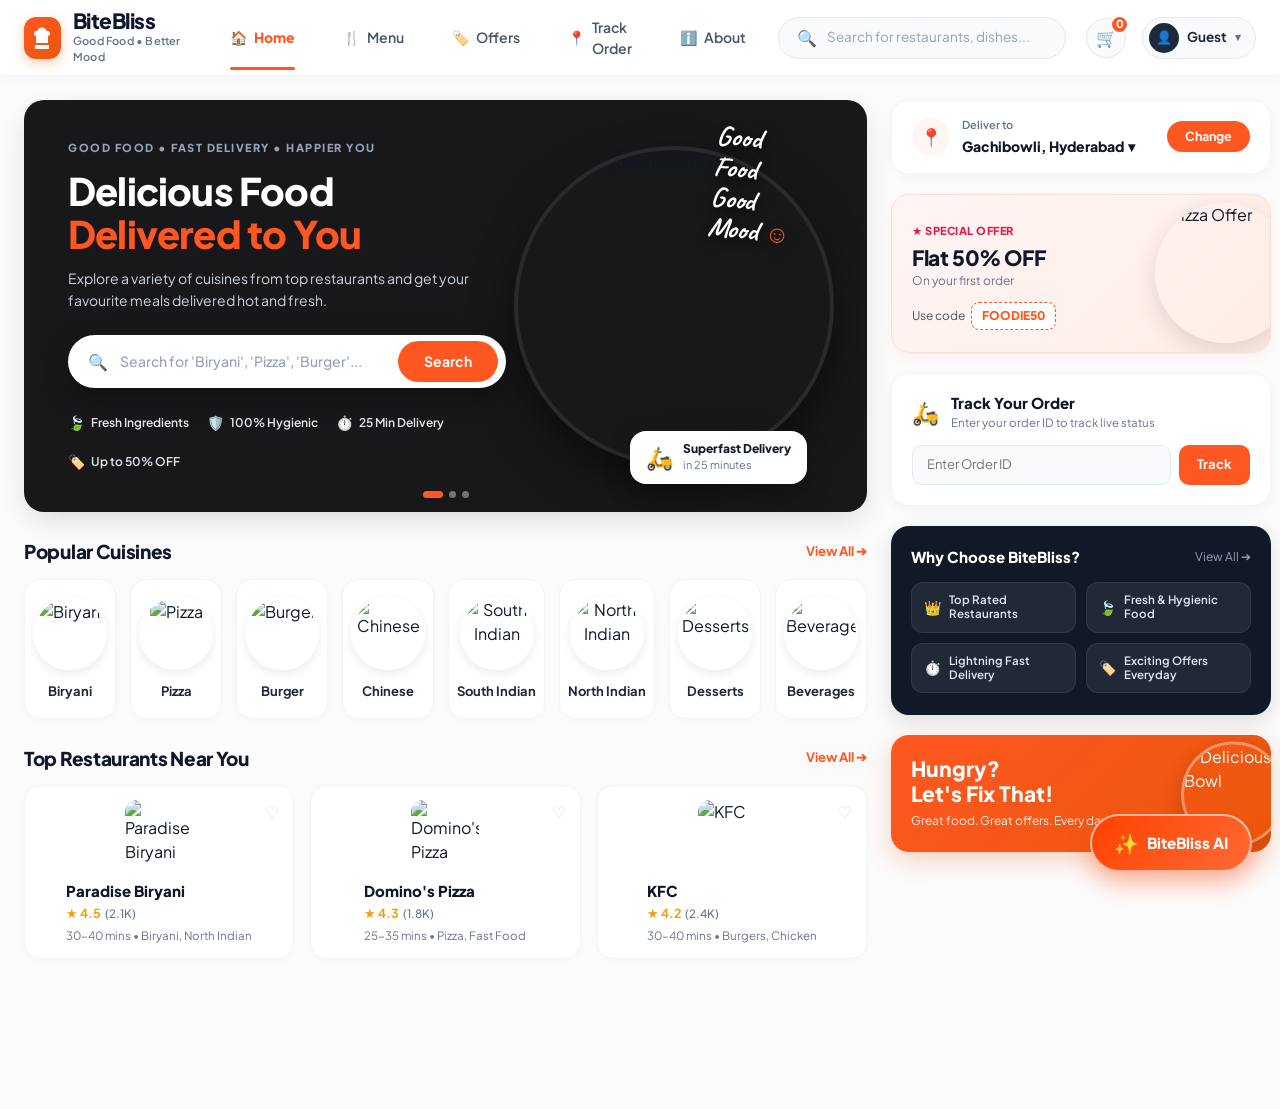
==== backend/src/main/resources/static/index.html @ 85f24383 "Initial commit: BiteBliss food delivery and dining experience platform" ====
<!DOCTYPE html>
<html lang="en">
<head>
    <meta charset="UTF-8">
    <meta name="viewport" content="width=device-width, initial-scale=1.0">
    <title>BiteBliss - Good Food • Better Mood | Delicious Food Delivered</title>
    <meta name="description" content="Explore a variety of cuisines from top restaurants and get your favourite meals delivered hot and fresh in 25 minutes.">
    
    <!-- Google Fonts -->
    <link rel="preconnect" href="https://fonts.googleapis.com">
    <link rel="preconnect" href="https://fonts.gstatic.com" crossorigin>
    <link href="https://fonts.googleapis.com/css2?family=Caveat:wght@600;700&family=Plus+Jakarta+Sans:wght@400;500;600;700;800;900&display=swap" rel="stylesheet">
    
    <!-- Bootstrap 5 CSS -->
    <link href="https://cdn.jsdelivr.net/npm/bootstrap@5.3.0/dist/css/bootstrap.min.css" rel="stylesheet">
    <link rel="stylesheet" href="css/style.css">

    <style>
        :root {
            --foodie-orange: #ff5722;
            --foodie-orange-dark: #ea580c;
            --foodie-orange-light: #fff2ee;
            --text-dark: #0f172a;
            --text-muted: #64748b;
            --border-light: #f1f5f9;
            --card-radius: 20px;
        }

        body {
            font-family: 'Plus Jakarta Sans', -apple-system, BlinkMacSystemFont, 'Segoe UI', Roboto, sans-serif;
            background-color: #fbfbfb;
            color: var(--text-dark);
            margin: 0;
            padding-top: 76px;
        }

        /* =========================================================
           1. TOP NAVIGATION BAR (Matches Reference Exactly)
           ========================================================= */
        .foodie-main-nav {
            background: #ffffff;
            border-bottom: 1px solid #f1f5f9;
            height: 76px;
            box-shadow: 0 2px 10px rgba(15, 23, 42, 0.03);
            z-index: 1040;
        }
        .nav-inner-container {
            max-width: 1440px;
            width: 100%;
            margin: 0 auto;
            padding: 0 24px;
            display: flex;
            align-items: center;
            justify-content: space-between;
            height: 100%;
            gap: 20px;
        }
        /* Brand */
        .foodie-brand-box {
            display: flex;
            align-items: center;
            gap: 12px;
            text-decoration: none;
            color: inherit;
        }
        .brand-logo-badge {
            width: 42px;
            height: 42px;
            border-radius: 12px;
            background: linear-gradient(135deg, #ff5722 0%, #ea580c 100%);
            display: flex;
            align-items: center;
            justify-content: center;
            box-shadow: 0 4px 12px rgba(234, 88, 12, 0.3);
            color: #ffffff;
            font-size: 20px;
        }
        .brand-text-group {
            display: flex;
            flex-direction: column;
        }
        .brand-name {
            font-size: 21px;
            font-weight: 800;
            color: #0f172a;
            letter-spacing: -0.5px;
            line-height: 1.1;
        }
        .brand-tagline {
            font-size: 11px;
            color: #64748b;
            font-weight: 600;
            letter-spacing: 0.2px;
        }

        /* Nav Links */
        .nav-links-cluster {
            display: flex;
            align-items: center;
            gap: 24px;
            list-style: none;
            margin: 0;
            padding: 0;
        }
        .nav-link-item {
            display: inline-flex;
            align-items: center;
            gap: 7px;
            text-decoration: none;
            font-size: 14px;
            font-weight: 600;
            color: #475569;
            padding: 8px 12px;
            border-radius: 8px;
            transition: all 0.15s ease;
            position: relative;
        }
        .nav-link-item:hover {
            color: var(--foodie-orange);
            background: #fff5f2;
        }
        .nav-link-item.active {
            color: var(--foodie-orange);
            font-weight: 800;
        }
        .nav-link-item.active::after {
            content: '';
            position: absolute;
            bottom: -14px;
            left: 12px;
            right: 12px;
            height: 3px;
            border-radius: 3px;
            background: var(--foodie-orange);
        }

        /* Header Search */
        .header-search-box {
            display: flex;
            align-items: center;
            gap: 10px;
            background: #f8fafc;
            border: 1px solid #e2e8f0;
            border-radius: 9999px;
            padding: 8px 18px;
            width: 320px;
            transition: all 0.2s;
        }
        .header-search-box:focus-within {
            background: #ffffff;
            border-color: var(--foodie-orange);
            box-shadow: 0 0 0 3px rgba(255, 87, 34, 0.1);
        }
        .header-search-input {
            border: none;
            background: transparent;
            font-size: 13.5px;
            width: 100%;
            outline: none;
            color: #1e293b;
        }
        .header-search-input::placeholder {
            color: #94a3b8;
        }

        /* Right User / Cart controls */
        .nav-right-cluster {
            display: flex;
            align-items: center;
            gap: 16px;
        }
        .nav-cart-btn {
            position: relative;
            width: 40px;
            height: 40px;
            border-radius: 50%;
            display: flex;
            align-items: center;
            justify-content: center;
            text-decoration: none;
            color: #1e293b;
            background: #f8fafc;
            border: 1px solid #e2e8f0;
            font-size: 17px;
            transition: all 0.15s;
        }
        .nav-cart-btn:hover {
            background: #fff5f2;
            border-color: #ffd4c7;
            color: var(--foodie-orange);
        }
        .nav-cart-badge-pill {
            position: absolute;
            top: -4px;
            right: -4px;
            background: var(--foodie-orange);
            color: #ffffff;
            font-size: 11px;
            font-weight: 800;
            min-width: 19px;
            height: 19px;
            border-radius: 9999px;
            display: flex;
            align-items: center;
            justify-content: center;
            border: 2px solid #ffffff;
        }
        .user-profile-pill {
            display: flex;
            align-items: center;
            gap: 8px;
            background: #f8fafc;
            border: 1px solid #e2e8f0;
            padding: 5px 14px 5px 6px;
            border-radius: 9999px;
            cursor: pointer;
            text-decoration: none;
            color: #1e293b;
            font-size: 13.5px;
            font-weight: 700;
            transition: all 0.15s;
        }
        .user-profile-pill:hover {
            background: #ffffff;
            border-color: #cbd5e1;
        }
        .user-avatar-circle {
            width: 30px;
            height: 30px;
            border-radius: 50%;
            background: #1e293b;
            color: #ffffff;
            display: flex;
            align-items: center;
            justify-content: center;
            font-size: 13px;
        }

        /* =========================================================
           2. MAIN TWO-COLUMN DASHBOARD LAYOUT
           ========================================================= */
        .portal-layout-wrapper {
            max-width: 1440px;
            margin: 0 auto;
            padding: 24px 24px 60px;
        }
        .portal-grid-container {
            display: flex;
            gap: 24px;
            align-items: flex-start;
        }
        .portal-main-column {
            flex: 1;
            min-width: 0;
            display: flex;
            flex-direction: column;
            gap: 28px;
        }
        .portal-sidebar-column {
            width: 380px;
            flex-shrink: 0;
            display: flex;
            flex-direction: column;
            gap: 20px;
        }

        /* =========================================================
           3. HERO BANNER CARD (Dark Charcoal / Black)
           ========================================================= */
        .hero-banner-card {
            background: #18181b;
            border-radius: var(--card-radius);
            padding: 40px 44px;
            position: relative;
            overflow: hidden;
            box-shadow: 0 10px 30px -5px rgba(15, 23, 42, 0.15);
            min-height: 360px;
            display: flex;
            align-items: center;
        }
        .hero-banner-content {
            max-width: 58%;
            z-index: 2;
        }
        .hero-eyebrow {
            font-size: 11px;
            font-weight: 800;
            letter-spacing: 1.5px;
            color: #94a3b8;
            margin-bottom: 12px;
            text-transform: uppercase;
        }
        .hero-main-heading {
            font-size: 38px;
            font-weight: 900;
            color: #ffffff;
            line-height: 1.15;
            margin-bottom: 12px;
            letter-spacing: -0.8px;
        }
        .hero-highlight-orange {
            color: var(--foodie-orange);
            display: inline-block;
        }
        .hero-subtext {
            color: #cbd5e1;
            font-size: 14px;
            line-height: 1.55;
            margin-bottom: 24px;
            max-width: 480px;
        }

        /* Hero Embedded Search */
        .hero-search-wrapper {
            background: #ffffff;
            border-radius: 9999px;
            padding: 6px 8px 6px 20px;
            display: flex;
            align-items: center;
            gap: 12px;
            max-width: 460px;
            box-shadow: 0 10px 25px rgba(0, 0, 0, 0.3);
            margin-bottom: 24px;
        }
        .hero-search-icon {
            font-size: 16px;
            color: #64748b;
        }
        .hero-search-input {
            border: none;
            outline: none;
            width: 100%;
            font-size: 14px;
            color: #0f172a;
            font-weight: 500;
        }
        .hero-search-input::placeholder {
            color: #94a3b8;
        }
        .hero-search-btn {
            background: var(--foodie-orange);
            color: #ffffff;
            border: none;
            border-radius: 9999px;
            padding: 10px 26px;
            font-size: 14px;
            font-weight: 700;
            cursor: pointer;
            transition: all 0.15s ease;
        }
        .hero-search-btn:hover {
            background: var(--foodie-orange-dark);
            transform: translateY(-1px);
        }

        /* Feature Badges Row */
        .hero-features-row {
            display: flex;
            align-items: center;
            gap: 18px;
            flex-wrap: wrap;
        }
        .hero-feature-item {
            display: flex;
            align-items: center;
            gap: 6px;
            color: #e2e8f0;
            font-size: 12px;
            font-weight: 600;
        }
        .hero-feature-icon {
            font-size: 14px;
        }

        /* Hero Right Visual */
        .hero-visual-box {
            position: absolute;
            right: 24px;
            top: 50%;
            transform: translateY(-50%);
            width: 40%;
            height: 100%;
            display: flex;
            align-items: center;
            justify-content: center;
            z-index: 1;
        }
        .hero-dish-img {
            width: 320px;
            height: 320px;
            object-fit: cover;
            border-radius: 50%;
            box-shadow: 0 20px 40px rgba(0, 0, 0, 0.5);
            border: 4px solid rgba(255, 255, 255, 0.08);
        }
        .hero-cursive-text {
            position: absolute;
            top: 24px;
            right: 48px;
            font-family: 'Caveat', cursive;
            color: #ffffff;
            font-size: 28px;
            font-weight: 700;
            line-height: 1.1;
            transform: rotate(6deg);
            pointer-events: none;
            text-shadow: 0 4px 10px rgba(0, 0, 0, 0.6);
        }
        .hero-cursive-smile {
            display: inline-block;
            color: var(--foodie-orange);
            font-size: 24px;
        }
        /* Floating Delivery Pill */
        .hero-delivery-pill {
            position: absolute;
            bottom: 28px;
            right: 36px;
            background: #ffffff;
            color: #0f172a;
            border-radius: 16px;
            padding: 10px 16px;
            display: flex;
            align-items: center;
            gap: 10px;
            box-shadow: 0 10px 25px rgba(0, 0, 0, 0.25);
            z-index: 3;
        }
        .pill-scooter-icon {
            font-size: 22px;
        }
        .pill-text-strong {
            display: block;
            font-size: 12px;
            font-weight: 800;
            color: #0f172a;
            line-height: 1.2;
        }
        .pill-text-sub {
            display: block;
            font-size: 11px;
            color: #64748b;
        }
        /* Carousel Dots */
        .hero-dots-indicator {
            position: absolute;
            bottom: 14px;
            left: 50%;
            transform: translateX(-50%);
            display: flex;
            gap: 6px;
            z-index: 3;
        }
        .dot-circle {
            width: 7px;
            height: 7px;
            border-radius: 50%;
            background: rgba(255, 255, 255, 0.4);
            cursor: pointer;
            transition: all 0.2s;
        }
        .dot-circle.active {
            background: var(--foodie-orange);
            width: 20px;
            border-radius: 10px;
        }

        /* =========================================================
           4. POPULAR CUISINES SECTION
           ========================================================= */
        .section-header-row {
            display: flex;
            align-items: center;
            justify-content: space-between;
            margin-bottom: 16px;
        }
        .section-main-title {
            font-size: 19px;
            font-weight: 800;
            color: #0f172a;
            margin: 0;
            letter-spacing: -0.3px;
        }
        .section-view-all {
            color: var(--foodie-orange);
            font-size: 13px;
            font-weight: 700;
            text-decoration: none;
            display: flex;
            align-items: center;
            gap: 4px;
            transition: all 0.15s;
        }
        .section-view-all:hover {
            color: var(--foodie-orange-dark);
            transform: translateX(2px);
        }

        .cuisines-row-grid {
            display: grid;
            grid-template-columns: repeat(8, 1fr);
            gap: 14px;
        }
        .cuisine-card-item {
            background: #ffffff;
            border: 1px solid #f1f5f9;
            border-radius: 16px;
            padding: 16px 8px;
            text-align: center;
            text-decoration: none;
            color: inherit;
            display: flex;
            flex-direction: column;
            align-items: center;
            transition: all 0.2s ease;
            box-shadow: 0 2px 8px rgba(15, 23, 42, 0.02);
        }
        .cuisine-card-item:hover {
            transform: translateY(-4px);
            border-color: #ffd6cb;
            box-shadow: 0 10px 20px rgba(255, 87, 34, 0.08);
            color: var(--foodie-orange);
        }
        .cuisine-circle-box {
            width: 74px;
            height: 74px;
            border-radius: 50%;
            overflow: hidden;
            margin-bottom: 10px;
            box-shadow: 0 4px 10px rgba(15, 23, 42, 0.08);
            border: 2px solid #ffffff;
        }
        .cuisine-thumb-img {
            width: 100%;
            height: 100%;
            object-fit: cover;
            transition: transform 0.3s ease;
        }
        .cuisine-card-item:hover .cuisine-thumb-img {
            transform: scale(1.08);
        }
        .cuisine-card-label {
            font-size: 13px;
            font-weight: 700;
            color: #1e293b;
            margin-top: 2px;
            white-space: nowrap;
        }
        .cuisine-card-item:hover .cuisine-card-label {
            color: var(--foodie-orange);
        }

        /* =========================================================
           5. TOP RESTAURANTS NEAR YOU
           ========================================================= */
        .restaurants-grid {
            display: grid;
            grid-template-columns: repeat(3, 1fr);
            gap: 16px;
        }
        .restaurant-card {
            background: #ffffff;
            border: 1px solid #f1f5f9;
            border-radius: 16px;
            padding: 14px;
            display: flex;
            align-items: center;
            gap: 14px;
            text-decoration: none;
            color: inherit;
            position: relative;
            transition: all 0.2s ease;
            box-shadow: 0 2px 8px rgba(15, 23, 42, 0.02);
            cursor: pointer;
        }
        .restaurant-card:hover {
            transform: translateY(-3px);
            box-shadow: 0 10px 24px rgba(15, 23, 42, 0.06);
            border-color: #ffd6cb;
        }
        .restaurant-img-thumb {
            width: 68px;
            height: 68px;
            border-radius: 12px;
            object-fit: cover;
            flex-shrink: 0;
        }
        .restaurant-info-box {
            flex: 1;
            min-width: 0;
        }
        .restaurant-name-h6 {
            font-size: 15px;
            font-weight: 800;
            color: #0f172a;
            margin-bottom: 4px;
            white-space: nowrap;
            overflow: hidden;
            text-overflow: ellipsis;
        }
        .restaurant-rating-row {
            display: flex;
            align-items: center;
            gap: 4px;
            font-size: 12.5px;
            font-weight: 700;
            color: #f59e0b;
            margin-bottom: 4px;
        }
        .rating-reviews-count {
            color: #64748b;
            font-weight: 500;
            font-size: 11.5px;
        }
        .restaurant-meta-tags {
            font-size: 11.5px;
            color: #64748b;
            white-space: nowrap;
            overflow: hidden;
            text-overflow: ellipsis;
        }
        .restaurant-heart-btn {
            position: absolute;
            top: 14px;
            right: 14px;
            background: none;
            border: none;
            color: #cbd5e1;
            font-size: 16px;
            cursor: pointer;
            padding: 0;
            transition: all 0.15s;
        }
        .restaurant-heart-btn:hover, .restaurant-heart-btn.active {
            color: #ef4444;
            transform: scale(1.15);
        }

        /* =========================================================
           6. RIGHT SIDEBAR CARDS (5 Cards)
           ========================================================= */

        /* Card 1: Delivery Location */
        .sidebar-location-card {
            background: #ffffff;
            border: 1px solid #f1f5f9;
            border-radius: 18px;
            padding: 16px 20px;
            display: flex;
            align-items: center;
            justify-content: space-between;
            box-shadow: 0 4px 14px rgba(15, 23, 42, 0.03);
        }
        .location-left-group {
            display: flex;
            align-items: center;
            gap: 12px;
        }
        .location-pin-badge {
            width: 38px;
            height: 38px;
            border-radius: 50%;
            background: #fff5f2;
            color: var(--foodie-orange);
            display: flex;
            align-items: center;
            justify-content: center;
            font-size: 18px;
        }
        .location-meta-sub {
            font-size: 11px;
            font-weight: 600;
            color: #64748b;
            display: block;
            margin-bottom: 2px;
        }
        .location-title-strong {
            font-size: 14px;
            font-weight: 800;
            color: #0f172a;
            display: flex;
            align-items: center;
            gap: 4px;
            cursor: pointer;
        }
        .btn-location-change {
            background: var(--foodie-orange);
            color: #ffffff;
            border: none;
            border-radius: 9999px;
            padding: 6px 18px;
            font-size: 12.5px;
            font-weight: 700;
            cursor: pointer;
            transition: all 0.15s ease;
        }
        .btn-location-change:hover {
            background: var(--foodie-orange-dark);
            transform: translateY(-1px);
        }

        /* Card 2: Special Offer Card (Flat 50% OFF) */
        .sidebar-offer-card {
            background: linear-gradient(135deg, #fff5f5 0%, #ffede5 100%);
            border: 1px solid #ffdcd6;
            border-radius: 18px;
            padding: 22px 20px;
            position: relative;
            overflow: hidden;
            box-shadow: 0 4px 14px rgba(255, 87, 34, 0.05);
            cursor: pointer;
        }
        .offer-card-content {
            max-width: 60%;
            z-index: 2;
            position: relative;
        }
        .offer-star-badge {
            display: inline-flex;
            align-items: center;
            gap: 4px;
            color: #e11d48;
            font-size: 11px;
            font-weight: 800;
            text-transform: uppercase;
            letter-spacing: 0.5px;
            margin-bottom: 6px;
        }
        .offer-main-title {
            font-size: 21px;
            font-weight: 900;
            color: #0f172a;
            margin-bottom: 2px;
            letter-spacing: -0.4px;
        }
        .offer-subtext {
            font-size: 12px;
            color: #64748b;
            margin-bottom: 12px;
        }
        .offer-code-pill {
            display: inline-flex;
            align-items: center;
            gap: 6px;
            font-size: 12px;
            color: #475569;
        }
        .coupon-dashed-box {
            background: #ffffff;
            border: 1.5px dashed var(--foodie-orange);
            color: var(--foodie-orange);
            font-weight: 800;
            font-size: 12px;
            padding: 4px 10px;
            border-radius: 8px;
            cursor: pointer;
            transition: all 0.15s;
        }
        .coupon-dashed-box:hover {
            background: var(--foodie-orange);
            color: #ffffff;
        }
        .offer-pizza-img {
            position: absolute;
            right: -25px;
            top: 50%;
            transform: translateY(-50%);
            width: 140px;
            height: 140px;
            object-fit: cover;
            border-radius: 50%;
            box-shadow: 0 8px 25px rgba(0, 0, 0, 0.12);
        }

        /* Card 3: Track Your Order */
        .sidebar-track-card {
            background: #ffffff;
            border: 1px solid #f1f5f9;
            border-radius: 18px;
            padding: 20px;
            box-shadow: 0 4px 14px rgba(15, 23, 42, 0.03);
        }
        .track-header-box {
            display: flex;
            align-items: center;
            gap: 12px;
            margin-bottom: 14px;
        }
        .track-scooter-icon {
            font-size: 22px;
            color: #334155;
        }
        .track-title {
            font-size: 15px;
            font-weight: 800;
            color: #0f172a;
            margin: 0 0 2px;
        }
        .track-subtitle {
            font-size: 11.5px;
            color: #64748b;
            margin: 0;
        }
        .track-input-row {
            display: flex;
            gap: 8px;
        }
        .track-order-input {
            flex: 1;
            background: #f8fafc;
            border: 1px solid #e2e8f0;
            border-radius: 10px;
            padding: 9px 14px;
            font-size: 13px;
            color: #0f172a;
            outline: none;
            transition: all 0.15s;
        }
        .track-order-input:focus {
            border-color: var(--foodie-orange);
            background: #ffffff;
        }
        .btn-track-submit {
            background: var(--foodie-orange);
            color: #ffffff;
            border: none;
            border-radius: 10px;
            padding: 9px 18px;
            font-size: 13px;
            font-weight: 700;
            cursor: pointer;
            transition: all 0.15s;
        }
        .btn-track-submit:hover {
            background: var(--foodie-orange-dark);
        }

        /* Card 4: Why Choose BiteBliss? */
        .sidebar-why-card {
            background: #111827;
            border-radius: 18px;
            padding: 22px 20px;
            color: #ffffff;
            box-shadow: 0 6px 20px rgba(0, 0, 0, 0.12);
        }
        .why-header-row {
            display: flex;
            align-items: center;
            justify-content: space-between;
            margin-bottom: 16px;
        }
        .why-title {
            font-size: 15px;
            font-weight: 800;
            color: #ffffff;
            margin: 0;
        }
        .why-view-all {
            font-size: 12px;
            color: #94a3b8;
            text-decoration: none;
            transition: all 0.15s;
        }
        .why-view-all:hover {
            color: #ffffff;
        }
        .why-features-grid {
            display: grid;
            grid-template-columns: 1fr 1fr;
            gap: 10px;
        }
        .why-feature-pill {
            background: rgba(255, 255, 255, 0.07);
            border: 1px solid rgba(255, 255, 255, 0.08);
            border-radius: 12px;
            padding: 10px 12px;
            display: flex;
            align-items: center;
            gap: 8px;
            font-size: 11.5px;
            font-weight: 600;
            color: #e2e8f0;
            line-height: 1.25;
        }
        .why-pill-icon {
            font-size: 14px;
            flex-shrink: 0;
        }

        /* Card 5: Hungry? Let's Fix That! */
        .sidebar-hungry-card {
            background: linear-gradient(135deg, #ff5722 0%, #ea580c 100%);
            border-radius: 18px;
            padding: 22px 20px;
            color: #ffffff;
            position: relative;
            overflow: hidden;
            box-shadow: 0 8px 24px rgba(234, 88, 12, 0.25);
            cursor: pointer;
            text-decoration: none;
            display: block;
            transition: all 0.2s ease;
        }
        .sidebar-hungry-card:hover {
            transform: translateY(-3px);
            box-shadow: 0 12px 30px rgba(234, 88, 12, 0.35);
            color: #ffffff;
        }
        .hungry-card-content {
            max-width: 65%;
            z-index: 2;
            position: relative;
        }
        .hungry-title {
            font-size: 21px;
            font-weight: 900;
            line-height: 1.15;
            margin-bottom: 6px;
        }
        .hungry-subtitle {
            font-size: 12px;
            opacity: 0.92;
            margin: 0;
        }
        .hungry-bowl-img {
            position: absolute;
            right: -15px;
            top: 50%;
            transform: translateY(-50%);
            width: 105px;
            height: 105px;
            object-fit: cover;
            border-radius: 50%;
            border: 3px solid rgba(255, 255, 255, 0.35);
            box-shadow: 0 6px 20px rgba(0, 0, 0, 0.2);
        }

        /* =========================================================
           RESPONSIVE BREAKPOINTS
           ========================================================= */
        @media (max-width: 1200px) {
            .portal-grid-container {
                flex-direction: column;
            }
            .portal-sidebar-column {
                width: 100%;
                display: grid;
                grid-template-columns: repeat(2, 1fr);
            }
            .sidebar-location-card {
                grid-column: span 2;
            }
            .cuisines-row-grid {
                grid-template-columns: repeat(4, 1fr);
            }
        }
        @media (max-width: 992px) {
            .nav-links-cluster, .header-search-box {
                display: none;
            }
            .hero-banner-content {
                max-width: 100%;
            }
            .hero-visual-box {
                display: none;
            }
            .restaurants-grid {
                grid-template-columns: 1fr;
            }
            .portal-sidebar-column {
                grid-template-columns: 1fr;
            }
            .sidebar-location-card {
                grid-column: span 1;
            }
        }
        @media (max-width: 576px) {
            .cuisines-row-grid {
                grid-template-columns: repeat(2, 1fr);
            }
            .hero-main-heading {
                font-size: 28px;
            }
        }
    </style>
</head>
<body>

    <!-- =========================================================
         TOP NAVIGATION BAR
         ========================================================= -->
    <nav class="foodie-main-nav fixed-top">
        <div class="nav-inner-container">
            <!-- Brand Logo -->
            <a href="index.html" class="foodie-brand-box">
                <div class="brand-logo-badge">
                    <svg width="24" height="24" viewBox="0 0 24 24" fill="currentColor">
                        <path d="M18.06 23h-12.12c-.55 0-1-.45-1-1v-2c0-.55.45-1 1-1h12.12c.55 0 1 .45 1 1v2c0 .55-.45 1-1 1zM20 7.5c0-1.38-1.12-2.5-2.5-2.5-.23 0-.45.03-.66.09C16.14 3.01 14.24 1.5 12 1.5s-4.14 1.51-4.84 3.59c-.21-.06-.43-.09-.66-.09-1.38 0-2.5 1.12-2.5 2.5 0 1.25.92 2.29 2.12 2.47C6.04 11.23 6 12.58 6 14v3h12v-3c0-1.42-.04-2.77-.12-4.03 1.2-.18 2.12-1.22 2.12-2.47z"/>
                    </svg>
                </div>
                <div class="brand-text-group">
                    <span class="brand-name">BiteBliss</span>
                    <span class="brand-tagline">Good Food • Better Mood</span>
                </div>
            </a>

            <!-- Navigation Links -->
            <ul class="nav-links-cluster">
                <li>
                    <a href="index.html" class="nav-link-item active">
                        <span>🏠</span> Home
                    </a>
                </li>
                <li>
                    <a href="menu.html" class="nav-link-item">
                        <span>🍴</span> Menu
                    </a>
                </li>
                <li>
                    <a href="cart.html" class="nav-link-item">
                        <span>🏷️</span> Offers
                    </a>
                </li>
                <li>
                    <a href="orders.html" class="nav-link-item">
                        <span>📍</span> Track Order
                    </a>
                </li>
                <li>
                    <a href="menu.html" class="nav-link-item">
                        <span>ℹ️</span> About
                    </a>
                </li>
            </ul>

            <!-- Header Search Bar -->
            <div class="header-search-box">
                <span>🔍</span>
                <input type="text" class="header-search-input" id="global-nav-search" placeholder="Search for restaurants, dishes..." onkeydown="if(event.key==='Enter') searchHeaderDishes(this.value);">
            </div>

            <!-- Right Controls: Cart & Profile -->
            <div class="nav-right-cluster">
                <a href="cart.html" class="nav-cart-btn" title="View Cart">
                    🛒
                    <span class="nav-cart-badge-pill" id="nav-cart-badge">0</span>
                </a>

                <div class="dropdown">
                    <div class="user-profile-pill" id="userMenuDropdown" data-bs-toggle="dropdown" aria-expanded="false">
                        <div class="user-avatar-circle">👤</div>
                        <span id="dropdown-user-name">Hi, User</span>
                        <span style="font-size: 11px; color: #64748b;">▾</span>
                    </div>
                    <ul class="dropdown-menu dropdown-menu-end shadow-sm border-0 rounded-3 mt-2" aria-labelledby="userMenuDropdown">
                        <li class="dropdown-header fw-bold text-dark" id="profile-greeting-text">Welcome to BiteBliss</li>
                        <li><a class="dropdown-item" href="profile.html">👤 My Profile & Addresses</a></li>
                        <li><a class="dropdown-item" href="orders.html">📦 My Orders & History</a></li>
                        <li id="admin-link-item"><a class="dropdown-item text-danger fw-bold" href="admin.html">⚙️ Admin Dashboard</a></li>
                        <li><hr class="dropdown-divider"></li>
                        <li id="auth-action-btn"><a class="dropdown-item text-primary fw-bold" href="login.html">🔑 Login / Register</a></li>
                    </ul>
                </div>
            </div>
        </div>
    </nav>

    <!-- =========================================================
         MAIN TWO-COLUMN PORTAL LAYOUT
         ========================================================= -->
    <main class="portal-layout-wrapper">
        <div class="portal-grid-container">

            <!-- =========================================================
                 LEFT / MAIN COLUMN (~72% width)
                 ========================================================= -->
            <div class="portal-main-column">

                <!-- 1. HERO BANNER CARD (Dark Charcoal / Black) -->
                <div class="hero-banner-card">
                    <div class="hero-banner-content">
                        <div class="hero-eyebrow">GOOD FOOD • FAST DELIVERY • HAPPIER YOU</div>
                        <h1 class="hero-main-heading">
                            Delicious Food<br>
                            <span class="hero-highlight-orange">Delivered to You</span>
                        </h1>
                        <p class="hero-subtext">
                            Explore a variety of cuisines from top restaurants and get your favourite meals delivered hot and fresh.
                        </p>

                        <!-- Embedded Search -->
                        <div class="hero-search-wrapper">
                            <span class="hero-search-icon">🔍</span>
                            <input type="text" id="hero-search-input" class="hero-search-input" placeholder="Search for 'Biryani', 'Pizza', 'Burger'..." onkeydown="if(event.key==='Enter') searchHeroDishes();">
                            <button class="hero-search-btn" onclick="searchHeroDishes()">Search</button>
                        </div>

                        <!-- Feature Badges -->
                        <div class="hero-features-row">
                            <div class="hero-feature-item">
                                <span class="hero-feature-icon">🍃</span> Fresh Ingredients
                            </div>
                            <div class="hero-feature-item">
                                <span class="hero-feature-icon">🛡️</span> 100% Hygienic
                            </div>
                            <div class="hero-feature-item">
                                <span class="hero-feature-icon">⏱️</span> 25 Min Delivery
                            </div>
                            <div class="hero-feature-item">
                                <span class="hero-feature-icon">🏷️</span> Up to 50% OFF
                            </div>
                        </div>
                    </div>

                    <!-- Hero Visual Right -->
                    <div class="hero-visual-box">
                        <img src="https://images.unsplash.com/photo-1563379091339-03b21ab4a4f8?w=700&auto=format&fit=crop&q=80" alt="Special Hyderabadi Dum Biryani" class="hero-dish-img">
                        <div class="hero-cursive-text">
                            Good<br>Food<br>Good<br>Mood <span class="hero-cursive-smile">☺</span>
                        </div>
                        <div class="hero-delivery-pill">
                            <span class="pill-scooter-icon">🛵</span>
                            <div>
                                <span class="pill-text-strong">Superfast Delivery</span>
                                <span class="pill-text-sub">in 25 minutes</span>
                            </div>
                        </div>
                    </div>

                    <!-- Carousel Dots Indicator -->
                    <div class="hero-dots-indicator">
                        <span class="dot-circle active"></span>
                        <span class="dot-circle"></span>
                        <span class="dot-circle"></span>
                    </div>
                </div>

                <!-- 2. POPULAR CUISINES (8 Cards Row) -->
                <div>
                    <div class="section-header-row">
                        <h2 class="section-main-title">Popular Cuisines</h2>
                        <a href="menu.html" class="section-view-all">View All ➔</a>
                    </div>
                    <div class="cuisines-row-grid">
                        <!-- 1. Biryani -->
                        <a href="menu.html?category=Biryani%20%26%20Rice" class="cuisine-card-item">
                            <div class="cuisine-circle-box">
                                <img src="https://images.unsplash.com/photo-1563379091339-03b21ab4a4f8?w=240&auto=format&fit=crop&q=80" alt="Biryani" class="cuisine-thumb-img">
                            </div>
                            <span class="cuisine-card-label">Biryani</span>
                        </a>
                        <!-- 2. Pizza -->
                        <a href="menu.html?category=Pizzas" class="cuisine-card-item">
                            <div class="cuisine-circle-box">
                                <img src="https://images.unsplash.com/photo-1534308983496-4fabb1a015ee?w=240&auto=format&fit=crop&q=80" alt="Pizza" class="cuisine-thumb-img">
                            </div>
                            <span class="cuisine-card-label">Pizza</span>
                        </a>
                        <!-- 3. Burger -->
                        <a href="menu.html?category=Burgers%20%26%20Wraps" class="cuisine-card-item">
                            <div class="cuisine-circle-box">
                                <img src="https://images.unsplash.com/photo-1568901346375-23c9450c58cd?w=240&auto=format&fit=crop&q=80" alt="Burger" class="cuisine-thumb-img">
                            </div>
                            <span class="cuisine-card-label">Burger</span>
                        </a>
                        <!-- 4. Chinese -->
                        <a href="menu.html?category=Chinese%20%26%20Asian" class="cuisine-card-item">
                            <div class="cuisine-circle-box">
                                <img src="https://images.unsplash.com/photo-1585032226651-759b368d7246?w=240&auto=format&fit=crop&q=80" alt="Chinese" class="cuisine-thumb-img">
                            </div>
                            <span class="cuisine-card-label">Chinese</span>
                        </a>
                        <!-- 5. South Indian -->
                        <a href="menu.html?category=South%20Indian" class="cuisine-card-item">
                            <div class="cuisine-circle-box">
                                <img src="https://images.unsplash.com/photo-1668236543090-82eba5ee5976?w=240&auto=format&fit=crop&q=80" alt="South Indian" class="cuisine-thumb-img">
                            </div>
                            <span class="cuisine-card-label">South Indian</span>
                        </a>
                        <!-- 6. North Indian -->
                        <a href="menu.html?category=North%20Indian" class="cuisine-card-item">
                            <div class="cuisine-circle-box">
                                <img src="https://images.unsplash.com/photo-1603894584373-5ac82b2ae398?w=240&auto=format&fit=crop&q=80" alt="North Indian" class="cuisine-thumb-img">
                            </div>
                            <span class="cuisine-card-label">North Indian</span>
                        </a>
                        <!-- 7. Desserts -->
                        <a href="menu.html?category=Desserts" class="cuisine-card-item">
                            <div class="cuisine-circle-box">
                                <img src="https://images.unsplash.com/photo-1624353365286-3f8d62daad51?w=240&auto=format&fit=crop&q=80" alt="Desserts" class="cuisine-thumb-img">
                            </div>
                            <span class="cuisine-card-label">Desserts</span>
                        </a>
                        <!-- 8. Beverages -->
                        <a href="menu.html?category=Beverages" class="cuisine-card-item">
                            <div class="cuisine-circle-box">
                                <img src="https://images.unsplash.com/photo-1513558161293-cdaf765ed2fd?w=240&auto=format&fit=crop&q=80" alt="Beverages" class="cuisine-thumb-img">
                            </div>
                            <span class="cuisine-card-label">Beverages</span>
                        </a>
                    </div>
                </div>

                <!-- 3. TOP RESTAURANTS NEAR YOU -->
                <div>
                    <div class="section-header-row">
                        <h2 class="section-main-title">Top Restaurants Near You</h2>
                        <a href="menu.html" class="section-view-all">View All ➔</a>
                    </div>
                    <div class="restaurants-grid">
                        <!-- Restaurant 1: Paradise Biryani -->
                        <div class="restaurant-card" onclick="window.location.href='menu.html?search=Biryani';">
                            <img src="https://images.unsplash.com/photo-1563379091339-03b21ab4a4f8?w=200&auto=format&fit=crop&q=80" alt="Paradise Biryani" class="restaurant-img-thumb">
                            <div class="restaurant-info-box">
                                <h3 class="restaurant-name-h6">Paradise Biryani</h3>
                                <div class="restaurant-rating-row">
                                    <span>★ 4.5</span>
                                    <span class="rating-reviews-count">(2.1K)</span>
                                </div>
                                <div class="restaurant-meta-tags">
                                    30-40 mins • Biryani, North Indian
                                </div>
                            </div>
                            <button class="restaurant-heart-btn" onclick="event.stopPropagation(); toggleHeart(this);" title="Save to Favorites">♡</button>
                        </div>

                        <!-- Restaurant 2: Domino's Pizza -->
                        <div class="restaurant-card" onclick="window.location.href='menu.html?category=Pizzas';">
                            <img src="https://images.unsplash.com/photo-1534308983496-4fabb1a015ee?w=200&auto=format&fit=crop&q=80" alt="Domino's Pizza" class="restaurant-img-thumb">
                            <div class="restaurant-info-box">
                                <h3 class="restaurant-name-h6">Domino's Pizza</h3>
                                <div class="restaurant-rating-row">
                                    <span>★ 4.3</span>
                                    <span class="rating-reviews-count">(1.8K)</span>
                                </div>
                                <div class="restaurant-meta-tags">
                                    25-35 mins • Pizza, Fast Food
                                </div>
                            </div>
                            <button class="restaurant-heart-btn" onclick="event.stopPropagation(); toggleHeart(this);" title="Save to Favorites">♡</button>
                        </div>

                        <!-- Restaurant 3: KFC -->
                        <div class="restaurant-card" onclick="window.location.href='menu.html?search=Burger';">
                            <img src="https://images.unsplash.com/photo-1568901346375-23c9450c58cd?w=200&auto=format&fit=crop&q=80" alt="KFC" class="restaurant-img-thumb">
                            <div class="restaurant-info-box">
                                <h3 class="restaurant-name-h6">KFC</h3>
                                <div class="restaurant-rating-row">
                                    <span>★ 4.2</span>
                                    <span class="rating-reviews-count">(2.4K)</span>
                                </div>
                                <div class="restaurant-meta-tags">
                                    30-40 mins • Burgers, Chicken
                                </div>
                            </div>
                            <button class="restaurant-heart-btn" onclick="event.stopPropagation(); toggleHeart(this);" title="Save to Favorites">♡</button>
                        </div>
                    </div>
                </div>

            </div>

            <!-- =========================================================
                 RIGHT SIDEBAR COLUMN (~28% width)
                 ========================================================= -->
            <div class="portal-sidebar-column">

                <!-- Card 1: Deliver to Location Card -->
                <div class="sidebar-location-card">
                    <div class="location-left-group">
                        <div class="location-pin-badge">📍</div>
                        <div>
                            <span class="location-meta-sub">Deliver to</span>
                            <div class="location-title-strong" onclick="promptChangeLocation()" id="current-location-text">
                                Gachibowli, Hyderabad <span>▾</span>
                            </div>
                        </div>
                    </div>
                    <button class="btn-location-change" onclick="promptChangeLocation()">Change</button>
                </div>

                <!-- Card 2: Special Offer Card (Flat 50% OFF) -->
                <div class="sidebar-offer-card" onclick="copyCoupon('FOODIE50')">
                    <div class="offer-card-content">
                        <div class="offer-star-badge">★ Special Offer</div>
                        <h4 class="offer-main-title">Flat 50% OFF</h4>
                        <div class="offer-subtext">On your first order</div>
                        <div class="offer-code-pill">
                            <span>Use code</span>
                            <span class="coupon-dashed-box" id="coupon-foodie50">FOODIE50</span>
                        </div>
                    </div>
                    <img src="https://images.unsplash.com/photo-1513104890138-7c749659a591?w=300&auto=format&fit=crop&q=80" alt="Pizza Offer" class="offer-pizza-img">
                </div>

                <!-- Card 3: Track Your Order Card -->
                <div class="sidebar-track-card">
                    <div class="track-header-box">
                        <span class="track-scooter-icon">🛵</span>
                        <div>
                            <h5 class="track-title">Track Your Order</h5>
                            <p class="track-subtitle">Enter your order ID to track live status</p>
                        </div>
                    </div>
                    <div class="track-input-row">
                        <input type="text" id="sidebar-order-id" class="track-order-input" placeholder="Enter Order ID" onkeydown="if(event.key==='Enter') trackSidebarOrder();">
                        <button class="btn-track-submit" onclick="trackSidebarOrder()">Track</button>
                    </div>
                </div>

                <!-- Card 4: Why Choose BiteBliss? Card -->
                <div class="sidebar-why-card">
                    <div class="why-header-row">
                        <h5 class="why-title">Why Choose BiteBliss?</h5>
                        <a href="menu.html" class="why-view-all">View All ➔</a>
                    </div>
                    <div class="why-features-grid">
                        <div class="why-feature-pill">
                            <span class="why-pill-icon">👑</span>
                            <span>Top Rated<br>Restaurants</span>
                        </div>
                        <div class="why-feature-pill">
                            <span class="why-pill-icon">🍃</span>
                            <span>Fresh & Hygienic<br>Food</span>
                        </div>
                        <div class="why-feature-pill">
                            <span class="why-pill-icon">⏱️</span>
                            <span>Lightning Fast<br>Delivery</span>
                        </div>
                        <div class="why-feature-pill">
                            <span class="why-pill-icon">🏷️</span>
                            <span>Exciting Offers<br>Everyday</span>
                        </div>
                    </div>
                </div>

                <!-- Card 5: Hungry? Let's Fix That! Card -->
                <a href="menu.html" class="sidebar-hungry-card">
                    <div class="hungry-card-content">
                        <h4 class="hungry-title">Hungry?<br>Let's Fix That!</h4>
                        <p class="hungry-subtitle">Great food. Great offers. Every day.</p>
                    </div>
                    <img src="https://images.unsplash.com/photo-1546069901-ba9599a7e63c?w=300&auto=format&fit=crop&q=80" alt="Delicious Bowl" class="hungry-bowl-img">
                </a>

            </div>

        </div>
    </main>

    <!-- FLOATING FOODIE AI BUTTON -->
    <div class="floating-foodie-ai-btn" onclick="toggleFoodieAIModal()" id="foodie-ai-trigger" title="Ask BiteBliss AI for recommendations!">
        <span style="font-size: 1.25rem;">✨</span>
        <span>BiteBliss AI</span>
    </div>

    <!-- FOODIE AI INTERACTIVE MODAL -->
    <div class="modal fade" id="foodieAIModal" tabindex="-1" aria-hidden="true">
        <div class="modal-dialog modal-dialog-centered">
            <div class="modal-content border-0 shadow-lg rounded-4 overflow-hidden">
                <div class="p-3 text-white d-flex align-items-center justify-content-between" style="background: linear-gradient(135deg, #ff4500 0%, #ff7a3d 100%);">
                    <div class="d-flex align-items-center gap-2">
                        <span class="fs-4">✨</span>
                        <div>
                            <h5 class="fw-bold mb-0">BiteBliss AI Assistant</h5>
                            <small class="opacity-75">Smart food recommendations & dish finder</small>
                        </div>
                    </div>
                    <button type="button" class="btn-close btn-close-white" data-bs-dismiss="modal"></button>
                </div>
                <div class="p-4 bg-light" style="max-height: 400px; overflow-y: auto;" id="ai-chat-messages">
                    <div class="ai-bubble mb-3">
                        👋 <strong>Hello! I am BiteBliss AI.</strong><br>
                        What are you craving today? Click a suggestion below or type any dish name!
                    </div>
                </div>
                <!-- Quick Suggestion Chips -->
                <div class="p-3 bg-white border-top">
                    <div class="d-flex flex-wrap gap-2 mb-3">
                        <button class="btn btn-sm btn-outline-warning text-dark rounded-pill fw-semibold" onclick="askFoodieAI('Recommend spicy chicken biryani')">🍗 Spicy Biryani</button>
                        <button class="btn btn-sm btn-outline-warning text-dark rounded-pill fw-semibold" onclick="askFoodieAI('What is the best veg pizza?')">🍕 Cheesy Pizza</button>
                        <button class="btn btn-sm btn-outline-warning text-dark rounded-pill fw-semibold" onclick="askFoodieAI('Show top desserts')">🍰 Desserts</button>
                        <button class="btn btn-sm btn-outline-warning text-dark rounded-pill fw-semibold" onclick="askFoodieAI('Crispy South Indian dosa')">🥞 South Indian</button>
                    </div>
                    <div class="input-group">
                        <input type="text" id="ai-user-prompt" class="form-control rounded-pill-start border-1" placeholder="Ask for recommendations..." onkeydown="if(event.key==='Enter') sendUserAIMessage();">
                        <button class="btn btn-danger rounded-pill-end px-3" onclick="sendUserAIMessage()">Ask AI ➔</button>
                    </div>
                </div>
            </div>
        </div>
    </div>

    <!-- Scripts -->
    <script src="https://cdn.jsdelivr.net/npm/bootstrap@5.3.0/dist/js/bootstrap.bundle.min.js"></script>
    <script src="js/script.js"></script>

    <script>
        // Hero search
        function searchHeroDishes() {
            const query = document.getElementById('hero-search-input').value.trim();
            if (query) {
                window.location.href = 'menu.html?search=' + encodeURIComponent(query);
            } else {
                window.location.href = 'menu.html';
            }
        }

        // Header search
        function searchHeaderDishes(query) {
            if (query && query.trim()) {
                window.location.href = 'menu.html?search=' + encodeURIComponent(query.trim());
            } else {
                window.location.href = 'menu.html';
            }
        }

        // Order tracking from sidebar
        function trackSidebarOrder() {
            const id = document.getElementById('sidebar-order-id').value.trim();
            if (id) {
                window.location.href = 'orders.html?orderId=' + encodeURIComponent(id);
            } else {
                window.location.href = 'orders.html';
            }
        }

        // Coupon copy helper
        function copyCoupon(code) {
            navigator.clipboard.writeText(code).then(() => {
                showToast(`Copied code ${code}! Apply it in your cart.`, '🎉');
            }).catch(() => {
                showToast(`Use coupon code ${code} for 50% OFF!`, '🎉');
            });
        }

        // Toggle heart favorite
        function toggleHeart(btn) {
            btn.classList.toggle('active');
            if (btn.classList.contains('active')) {
                btn.innerHTML = '❤️';
                showToast('Added to your favorite restaurants!', '❤️');
            } else {
                btn.innerHTML = '♡';
                showToast('Removed from favorites', '💔');
            }
        }

        // Change location prompt
        function promptChangeLocation() {
            const newLoc = prompt('Enter your delivery area/address:', 'Bellandur, Bengaluru');
            if (newLoc && newLoc.trim()) {
                document.getElementById('current-location-text').innerHTML = `${escapeHTML(newLoc.trim())} <span>▾</span>`;
                showToast(`Delivery location updated to ${newLoc.trim()}`, '📍');
            }
        }

        // Init page state
        document.addEventListener('DOMContentLoaded', () => {
            if (typeof updateNavbar === 'function') {
                updateNavbar();
            }
        });
    </script>
</body>
</html>
---- backend/src/main/resources/static/css/style.css ----
/* =========================================================
   Mini Zomato / Swiggy Design System
   ========================================================= */

:root {
    --primary-orange: #fc8019;
    --primary-coral: #ff5252;
    --primary-zomato: #e23744;
    --primary-gradient: linear-gradient(135deg, #fc8019 0%, #e23744 100%);
    --secondary-gradient: linear-gradient(135deg, #1c1c27 0%, #2b2b3d 100%);
    --hero-gradient: linear-gradient(135deg, rgba(28,28,39,0.85) 0%, rgba(226,55,68,0.85) 100%);
    --bg-main: #f4f5f8;
    --card-bg: #ffffff;
    --text-primary: #1c1c27;
    --text-secondary: #686b78;
    --text-muted: #93959f;
    --border-color: #e9e9eb;
    --veg-green: #0fa34f;
    --nonveg-red: #e43b4f;
    --star-gold: #fbc02d;
    --accent-blue: #0984e3;
    --shadow-sm: 0 2px 8px rgba(0, 0, 0, 0.06);
    --shadow-md: 0 8px 24px rgba(0, 0, 0, 0.08);
    --shadow-lg: 0 16px 36px rgba(0, 0, 0, 0.12);
    --radius-sm: 8px;
    --radius-md: 16px;
    --radius-lg: 24px;
    --radius-full: 9999px;
}

* {
    box-sizing: border-box;
    margin: 0;
    padding: 0;
}

body {
    font-family: 'Outfit', -apple-system, BlinkMacSystemFont, 'Segoe UI', Roboto, sans-serif;
    background-color: var(--bg-main);
    color: var(--text-primary);
    padding-top: 80px;
    padding-bottom: 90px;
    min-height: 100vh;
    display: flex;
    flex-direction: column;
}

/* =========================================================
   Navbar & Header
   ========================================================= */
.navbar-custom {
    background: rgba(255, 255, 255, 0.95);
    backdrop-filter: blur(12px);
    -webkit-backdrop-filter: blur(12px);
    border-bottom: 1px solid var(--border-color);
    box-shadow: 0 4px 16px rgba(0, 0, 0, 0.04);
    height: 80px;
    transition: all 0.3s ease;
    z-index: 1040;
}

.brand-logo {
    font-weight: 800;
    font-size: 1.65rem;
    letter-spacing: -0.5px;
    color: var(--text-primary);
    text-decoration: none;
    display: flex;
    align-items: center;
    gap: 8px;
}

.brand-logo .brand-badge {
    background: var(--primary-gradient);
    color: white;
    padding: 4px 10px;
    border-radius: var(--radius-sm);
    font-size: 0.9rem;
    font-weight: 700;
}

.location-pill {
    background: #f1f2f6;
    border-radius: var(--radius-full);
    padding: 6px 16px;
    font-size: 0.85rem;
    color: var(--text-secondary);
    display: flex;
    align-items: center;
    gap: 6px;
    cursor: pointer;
    transition: background 0.2s ease;
}

.location-pill:hover {
    background: #e4e7eb;
}

.nav-link {
    font-weight: 600;
    color: var(--text-secondary) !important;
    padding: 8px 16px !important;
    border-radius: var(--radius-full);
    transition: all 0.2s ease;
}

.nav-link:hover, .nav-link.active {
    color: var(--primary-orange) !important;
    background-color: rgba(252, 128, 25, 0.08);
}

.cart-nav-badge {
    background: var(--primary-orange);
    color: white;
    font-weight: 700;
    font-size: 0.75rem;
    padding: 2px 8px;
    border-radius: var(--radius-full);
    margin-left: 4px;
}

/* =========================================================
   Hero Section
   ========================================================= */
.hero-swiggy {
    background: var(--hero-gradient), url('https://images.unsplash.com/photo-1504674900247-0877df9cc836?w=1600&q=80') center/cover no-repeat;
    min-height: 480px;
    color: white;
    border-radius: 0 0 36px 36px;
    margin-top: -80px;
    padding-top: 130px;
    padding-bottom: 70px;
    position: relative;
    overflow: hidden;
}

.hero-swiggy h1 {
    font-size: 3.2rem;
    font-weight: 800;
    line-height: 1.15;
    letter-spacing: -1px;
}

.hero-swiggy p {
    font-size: 1.15rem;
    color: rgba(255, 255, 255, 0.9);
    max-width: 600px;
}

.hero-search-box {
    background: white;
    border-radius: var(--radius-full);
    padding: 8px 12px;
    box-shadow: 0 12px 32px rgba(0,0,0,0.2);
    display: flex;
    align-items: center;
    max-width: 640px;
}

.hero-search-box input {
    border: none;
    outline: none;
    font-size: 1.05rem;
    padding: 10px 16px;
    width: 100%;
    color: var(--text-primary);
}

.hero-search-box button {
    background: var(--primary-gradient);
    color: white;
    border: none;
    border-radius: var(--radius-full);
    padding: 12px 28px;
    font-weight: 600;
    cursor: pointer;
    white-space: nowrap;
    transition: transform 0.2s ease, box-shadow 0.2s ease;
}

.hero-search-box button:hover {
    transform: scale(1.03);
    box-shadow: 0 4px 14px rgba(252, 128, 25, 0.4);
}

.hero-feature-pill {
    background: rgba(255, 255, 255, 0.15);
    backdrop-filter: blur(8px);
    padding: 8px 16px;
    border-radius: var(--radius-full);
    font-size: 0.9rem;
    font-weight: 600;
    display: inline-flex;
    align-items: center;
    gap: 8px;
    margin-right: 12px;
    margin-top: 12px;
}

/* =========================================================
   Category Carousel & Filters
   ========================================================= */
.category-scroll-container {
    display: flex;
    overflow-x: auto;
    gap: 16px;
    padding: 16px 4px;
    scrollbar-width: none; /* Firefox */
}

.category-scroll-container::-webkit-scrollbar {
    display: none; /* Safari and Chrome */
}

.category-pill-card {
    flex: 0 0 auto;
    background: white;
    border-radius: var(--radius-md);
    padding: 12px 20px;
    display: flex;
    align-items: center;
    gap: 10px;
    box-shadow: var(--shadow-sm);
    border: 1.5px solid transparent;
    cursor: pointer;
    font-weight: 600;
    font-size: 0.95rem;
    color: var(--text-primary);
    transition: all 0.25s ease;
    user-select: none;
}

.category-pill-card:hover {
    transform: translateY(-3px);
    box-shadow: var(--shadow-md);
    border-color: rgba(252, 128, 25, 0.3);
}

.category-pill-card.active {
    background: var(--primary-gradient);
    color: white;
    box-shadow: 0 8px 20px rgba(252, 128, 25, 0.3);
}

.filter-bar {
    display: flex;
    flex-wrap: wrap;
    align-items: center;
    gap: 10px;
    margin-bottom: 24px;
}

.filter-chip {
    background: white;
    border: 1px solid var(--border-color);
    padding: 8px 16px;
    border-radius: var(--radius-full);
    font-size: 0.88rem;
    font-weight: 600;
    color: var(--text-secondary);
    cursor: pointer;
    transition: all 0.2s ease;
    display: inline-flex;
    align-items: center;
    gap: 6px;
}

.filter-chip:hover {
    background: #f8f9fa;
    border-color: #ced4da;
}

.filter-chip.active {
    background: var(--text-primary);
    color: white;
    border-color: var(--text-primary);
}

/* =========================================================
   Veg / Non-Veg Indicator
   ========================================================= */
.veg-badge, .nonveg-badge {
    width: 16px;
    height: 16px;
    border-radius: 3px;
    display: inline-flex;
    align-items: center;
    justify-content: center;
    position: relative;
    flex-shrink: 0;
}

.veg-badge {
    border: 2px solid var(--veg-green);
}

.veg-badge::after {
    content: '';
    width: 8px;
    height: 8px;
    background-color: var(--veg-green);
    border-radius: 50%;
}

.nonveg-badge {
    border: 2px solid var(--nonveg-red);
}

.nonveg-badge::after {
    content: '';
    width: 0;
    height: 0;
    border-left: 4px solid transparent;
    border-right: 4px solid transparent;
    border-bottom: 7px solid var(--nonveg-red);
}

/* =========================================================
   Food Cards (Swiggy / Zomato Style)
   ========================================================= */
.food-card-modern {
    background: var(--card-bg);
    border: none;
    border-radius: var(--radius-md);
    overflow: hidden;
    box-shadow: var(--shadow-sm);
    transition: transform 0.3s ease, box-shadow 0.3s ease;
    display: flex;
    flex-direction: column;
    height: 100%;
    position: relative;
}

.food-card-modern:hover {
    transform: translateY(-6px);
    box-shadow: var(--shadow-lg);
}

.food-card-img-wrapper {
    position: relative;
    width: 100%;
    height: 210px;
    overflow: hidden;
    background: #e9ecef;
}

.food-card-img-wrapper img {
    width: 100%;
    height: 100%;
    object-fit: cover;
    transition: transform 0.4s ease;
}

.food-card-modern:hover .food-card-img-wrapper img {
    transform: scale(1.06);
}

.discount-ribbon {
    position: absolute;
    bottom: 12px;
    left: 12px;
    background: linear-gradient(135deg, rgba(28,28,39,0.9), rgba(0,0,0,0.85));
    backdrop-filter: blur(6px);
    color: white;
    font-size: 0.78rem;
    font-weight: 800;
    text-transform: uppercase;
    letter-spacing: 0.5px;
    padding: 4px 10px;
    border-radius: var(--radius-sm);
    box-shadow: 0 4px 10px rgba(0,0,0,0.3);
}

.fav-btn-heart {
    position: absolute;
    top: 12px;
    right: 12px;
    width: 36px;
    height: 36px;
    border-radius: 50%;
    background: rgba(255, 255, 255, 0.9);
    backdrop-filter: blur(4px);
    border: none;
    display: flex;
    align-items: center;
    justify-content: center;
    cursor: pointer;
    font-size: 1.1rem;
    transition: all 0.2s ease;
    z-index: 5;
}

.fav-btn-heart:hover {
    transform: scale(1.15);
    background: white;
}

.food-card-body {
    padding: 16px 18px 18px 18px;
    display: flex;
    flex-direction: column;
    flex-grow: 1;
}

.restaurant-title {
    font-size: 0.8rem;
    font-weight: 700;
    color: var(--text-muted);
    text-transform: uppercase;
    letter-spacing: 0.5px;
    margin-bottom: 4px;
}

.dish-name {
    font-size: 1.15rem;
    font-weight: 700;
    color: var(--text-primary);
    line-height: 1.3;
    margin-bottom: 6px;
}

.meta-badges {
    display: flex;
    align-items: center;
    gap: 8px;
    margin-bottom: 10px;
    font-size: 0.85rem;
}

.rating-badge {
    background: #48c479;
    color: white;
    font-weight: 700;
    font-size: 0.78rem;
    padding: 2px 7px;
    border-radius: var(--radius-sm);
    display: inline-flex;
    align-items: center;
    gap: 3px;
}

.prep-time {
    color: var(--text-secondary);
    font-weight: 600;
}

.dish-desc {
    font-size: 0.86rem;
    color: var(--text-secondary);
    line-height: 1.4;
    margin-bottom: 14px;
    display: -webkit-box;
    -webkit-line-clamp: 2;
    -webkit-box-orient: vertical;
    overflow: hidden;
}

.card-bottom-action {
    margin-top: auto;
    display: flex;
    align-items: center;
    justify-content: space-between;
    padding-top: 10px;
    border-top: 1px dashed var(--border-color);
}

.dish-price {
    font-size: 1.25rem;
    font-weight: 800;
    color: var(--text-primary);
}

/* Swiggy Style ADD Button / Stepper */
.swiggy-btn-container {
    min-width: 100px;
    height: 38px;
    position: relative;
}

.btn-swiggy-add {
    width: 100%;
    height: 100%;
    background: white;
    border: 1.5px solid var(--border-color);
    color: var(--veg-green);
    font-weight: 800;
    font-size: 0.92rem;
    border-radius: var(--radius-sm);
    cursor: pointer;
    box-shadow: 0 2px 6px rgba(0, 0, 0, 0.06);
    transition: all 0.2s ease;
    display: flex;
    align-items: center;
    justify-content: center;
}

.btn-swiggy-add:hover {
    background: #f0faf3;
    border-color: var(--veg-green);
    transform: translateY(-1px);
    box-shadow: 0 4px 10px rgba(15, 163, 79, 0.15);
}

.swiggy-stepper {
    width: 100%;
    height: 100%;
    background: white;
    border: 1.5px solid var(--veg-green);
    border-radius: var(--radius-sm);
    display: flex;
    align-items: center;
    justify-content: space-between;
    box-shadow: 0 2px 8px rgba(15, 163, 79, 0.15);
    overflow: hidden;
}

.stepper-btn {
    background: none;
    border: none;
    color: var(--veg-green);
    font-size: 1.15rem;
    font-weight: 800;
    width: 32px;
    height: 100%;
    cursor: pointer;
    transition: background 0.15s ease;
    display: flex;
    align-items: center;
    justify-content: center;
}

.stepper-btn:hover {
    background: rgba(15, 163, 79, 0.1);
}

.stepper-qty {
    font-weight: 700;
    font-size: 0.95rem;
    color: var(--veg-green);
}

/* =========================================================
   Floating Cart Bar (Mobile & Desktop)
   ========================================================= */
.floating-cart-bar {
    position: fixed;
    bottom: 24px;
    left: 50%;
    transform: translateX(-50%);
    background: var(--primary-gradient);
    color: white;
    width: calc(100% - 48px);
    max-width: 800px;
    padding: 14px 24px;
    border-radius: var(--radius-full);
    box-shadow: 0 12px 30px rgba(252, 128, 25, 0.45);
    display: flex;
    align-items: center;
    justify-content: space-between;
    z-index: 1050;
    cursor: pointer;
    transition: all 0.3s cubic-bezier(0.175, 0.885, 0.32, 1.275);
    animation: slideUp 0.3s ease;
}

.floating-cart-bar:hover {
    transform: translateX(-50%) translateY(-3px);
    box-shadow: 0 16px 36px rgba(252, 128, 25, 0.55);
}

@keyframes slideUp {
    from { opacity: 0; transform: translateX(-50%) translateY(30px); }
    to { opacity: 1; transform: translateX(-50%) translateY(0); }
}

/* =========================================================
   Promo Cards & Coupon Slider
   ========================================================= */
.offer-card {
    background: white;
    border: 1.5px dashed var(--primary-orange);
    border-radius: var(--radius-md);
    padding: 16px;
    position: relative;
    cursor: pointer;
    transition: all 0.2s ease;
}

.offer-card:hover {
    background: #fff9f5;
    transform: translateY(-2px);
}

.offer-card.applied {
    background: #f0fdf4 !important;
    border: 1.5px solid #10b981 !important;
}

.offer-card.applied:hover {
    background: #e6fcf5 !important;
}

.offer-code-tag {
    background: rgba(252, 128, 25, 0.12);
    color: var(--primary-orange);
    font-weight: 800;
    font-size: 0.85rem;
    padding: 4px 10px;
    border-radius: var(--radius-sm);
    display: inline-block;
    margin-bottom: 6px;
}

/* =========================================================
   Group Order & Smart Bill Splitter Styles
   ========================================================= */
.group-order-banner {
    background: linear-gradient(135deg, #4338ca 0%, #6366f1 50%, #8b5cf6 100%);
    box-shadow: 0 8px 24px -4px rgba(79, 70, 229, 0.25);
    border: none;
    border-radius: 20px;
    transition: all 0.2s ease;
}

.group-avatar {
    width: 38px;
    height: 38px;
    border-radius: 50%;
    display: inline-flex;
    align-items: center;
    justify-content: center;
    font-size: 1.15rem;
    font-weight: 700;
    color: white;
    box-shadow: 0 2px 6px rgba(0,0,0,0.12);
    flex-shrink: 0;
}

.friend-split-card {
    background: #ffffff;
    border: 1.5px solid #e2e8f0;
    border-radius: 16px;
    padding: 16px;
    transition: all 0.2s cubic-bezier(0.16, 1, 0.3, 1);
}

.friend-split-card:hover {
    border-color: #6366f1;
    transform: translateY(-2px);
    box-shadow: 0 8px 20px -4px rgba(99, 102, 241, 0.15);
}

.dish-assign-select {
    font-size: 0.78rem;
    padding: 3px 10px;
    border-radius: 12px;
    border: 1.5px solid #e2e8f0;
    background: #f8fafc;
    color: #1e293b;
    font-weight: 600;
    cursor: pointer;
    transition: all 0.15s ease;
}

.dish-assign-select:hover, .dish-assign-select:focus {
    border-color: #6366f1;
    background: #ffffff;
    outline: none;
}

.split-pill-tab {
    padding: 8px 18px;
    border-radius: 24px;
    font-size: 0.88rem;
    font-weight: 700;
    border: 1.5px solid #e2e8f0;
    background: #ffffff;
    color: #64748b;
    cursor: pointer;
    transition: all 0.2s ease;
}

.split-pill-tab.active {
    background: #4f46e5;
    color: #ffffff;
    border-color: #4f46e5;
    box-shadow: 0 4px 12px rgba(79, 70, 229, 0.25);
}

.participant-chip {
    display: inline-flex;
    align-items: center;
    gap: 8px;
    padding: 7px 16px;
    background: #ffffff;
    border: 1.5px solid #cbd5e1;
    border-radius: 24px;
    cursor: pointer;
    font-size: 0.85rem;
    font-weight: 600;
    color: #475569;
    user-select: none;
    transition: all 0.2s cubic-bezier(0.16, 1, 0.3, 1);
}

.participant-chip:hover {
    border-color: #6366f1;
    color: #4338ca;
    background: #f8fafc;
    transform: translateY(-1px);
}

.participant-chip.active {
    background: #eef2ff;
    border-color: #6366f1;
    color: #4338ca;
    box-shadow: 0 2px 8px rgba(99, 102, 241, 0.18);
}

.participant-chip input[type="checkbox"] {
    cursor: pointer;
    accent-color: #6366f1;
    width: 16px;
    height: 16px;
    margin: 0;
}

/* =========================================================
   Live Order Tracking & Bill Page
   ========================================================= */
.tracking-container {
    background: white;
    border-radius: var(--radius-lg);
    box-shadow: var(--shadow-md);
    padding: 36px;
    position: relative;
}

.tracking-header {
    text-align: center;
    margin-bottom: 30px;
}

.live-eta-box {
    background: linear-gradient(135deg, #10ac84 0%, #1dd1a1 100%);
    color: white;
    padding: 16px 24px;
    border-radius: var(--radius-md);
    display: inline-flex;
    align-items: center;
    gap: 12px;
    font-weight: 700;
    font-size: 1.1rem;
    box-shadow: 0 8px 20px rgba(16, 172, 132, 0.25);
}

.tracking-timeline {
    position: relative;
    padding: 20px 0;
}

.tracking-step {
    display: flex;
    align-items: flex-start;
    position: relative;
    padding-bottom: 32px;
}

.tracking-step:last-child {
    padding-bottom: 0;
}

.tracking-step:not(:last-child)::before {
    content: '';
    position: absolute;
    left: 20px;
    top: 40px;
    bottom: 0;
    width: 3px;
    background: var(--border-color);
}

.tracking-step.completed:not(:last-child)::before {
    background: var(--veg-green);
}

.tracking-icon {
    width: 42px;
    height: 42px;
    border-radius: 50%;
    background: #f1f2f6;
    color: var(--text-muted);
    display: flex;
    align-items: center;
    justify-content: center;
    font-size: 1.2rem;
    margin-right: 18px;
    z-index: 2;
    transition: all 0.3s ease;
}

.tracking-step.completed .tracking-icon {
    background: var(--veg-green);
    color: white;
}

.tracking-step.active .tracking-icon {
    background: var(--primary-orange);
    color: white;
    box-shadow: 0 0 0 6px rgba(252, 128, 25, 0.2);
    animation: pulse 1.5s infinite;
}

@keyframes pulse {
    0% { box-shadow: 0 0 0 0 rgba(252, 128, 25, 0.4); }
    70% { box-shadow: 0 0 0 12px rgba(252, 128, 25, 0); }
    100% { box-shadow: 0 0 0 0 rgba(252, 128, 25, 0); }
}

.driver-card {
    background: #f8f9fa;
    border-radius: var(--radius-md);
    padding: 18px;
    display: flex;
    align-items: center;
    justify-content: space-between;
    border: 1px solid var(--border-color);
    margin-top: 24px;
}

.simulated-map {
    width: 100%;
    height: 280px;
    background: 
        radial-gradient(circle at 75% 30%, rgba(255, 69, 0, 0.1) 0%, transparent 40%),
        linear-gradient(rgba(241, 245, 249, 0.96), rgba(241, 245, 249, 0.96)),
        repeating-linear-gradient(0deg, #cbd5e1 0, #cbd5e1 2px, transparent 2px, transparent 40px),
        repeating-linear-gradient(90deg, #cbd5e1 0, #cbd5e1 2px, transparent 2px, transparent 50px);
    border-radius: var(--radius-md);
    position: relative;
    overflow: hidden;
    border: 2px solid var(--border-color);
    margin-bottom: 20px;
}

.pulse-dot {
    display: inline-block;
    width: 8px;
    height: 8px;
    background: #10b981;
    border-radius: 50%;
    box-shadow: 0 0 0 rgba(16, 185, 129, 0.4);
    animation: pulseDot 1.5s infinite;
}

@keyframes pulseDot {
    0% { box-shadow: 0 0 0 0 rgba(16, 185, 129, 0.7); }
    70% { box-shadow: 0 0 0 8px rgba(16, 185, 129, 0); }
    100% { box-shadow: 0 0 0 0 rgba(16, 185, 129, 0); }
}

.animated-rider-marker {
    position: absolute;
    width: 48px;
    height: 48px;
    background: var(--primary-orange);
    color: white;
    border-radius: 50%;
    display: flex;
    align-items: center;
    justify-content: center;
    font-size: 1.5rem;
    box-shadow: 0 6px 16px rgba(0,0,0,0.3);
    top: 45%;
    left: 20%;
    animation: riderMove 6s infinite alternate ease-in-out;
}

@keyframes riderMove {
    0% { left: 15%; top: 60%; }
    50% { left: 45%; top: 40%; }
    100% { left: 75%; top: 35%; }
}

/* =========================================================
   Bill & Receipt
   ========================================================= */
.bill-paper {
    background: white;
    border: 1px solid var(--border-color);
    border-radius: var(--radius-md);
    padding: 30px;
    box-shadow: var(--shadow-sm);
}

.bill-row {
    display: flex;
    justify-content: space-between;
    margin-bottom: 8px;
    font-size: 0.92rem;
    color: var(--text-secondary);
}

.bill-row.total {
    font-size: 1.25rem;
    font-weight: 800;
    color: var(--text-primary);
    border-top: 2px solid var(--text-primary);
    padding-top: 12px;
    margin-top: 12px;
}

/* =========================================================
   Buttons & Utility
   ========================================================= */
.btn-primary-gradient {
    background: var(--primary-gradient);
    color: white;
    border: none;
    font-weight: 700;
    border-radius: var(--radius-md);
    padding: 12px 24px;
    transition: all 0.25s ease;
    box-shadow: 0 4px 12px rgba(252, 128, 25, 0.25);
}

.btn-primary-gradient:hover {
    transform: translateY(-2px);
    box-shadow: 0 8px 20px rgba(252, 128, 25, 0.35);
    color: white;
}

.btn-outline-custom {
    border: 1.5px solid var(--border-color);
    background: white;
    color: var(--text-primary);
    font-weight: 600;
    border-radius: var(--radius-md);
    padding: 10px 20px;
    transition: all 0.2s ease;
}

.btn-outline-custom:hover {
    border-color: var(--primary-orange);
    color: var(--primary-orange);
}

/* Custom Toast Alert */
.custom-toast {
    position: fixed;
    top: 96px;
    right: 24px;
    background: var(--text-primary);
    color: white;
    padding: 14px 22px;
    border-radius: var(--radius-md);
    box-shadow: 0 10px 28px rgba(0, 0, 0, 0.2);
    display: flex;
    align-items: center;
    gap: 12px;
    z-index: 1080;
    font-weight: 600;
    font-size: 0.95rem;
    animation: toastSlideIn 0.3s ease;
}

@keyframes toastSlideIn {
    from { opacity: 0; transform: translateX(50px); }
    to { opacity: 1; transform: translateX(0); }
}

/* Print Invoice */
@media print {
    body { padding: 0; background: white; }
    .navbar-custom, .floating-cart-bar, .no-print { display: none !important; }
    .bill-paper { box-shadow: none; border: none; padding: 0; }
}

/* =========================================================
   Foodie Empty Cart & Hero Design (Ref: User Screenshot)
   ========================================================= */
@import url('https://fonts.googleapis.com/css2?family=Caveat:wght@600;700&family=Plus+Jakarta+Sans:wght@400;500;600;700;800;900&display=swap');

.foodie-page-wrapper {
    font-family: 'Plus Jakarta Sans', -apple-system, BlinkMacSystemFont, sans-serif;
    background: radial-gradient(circle at 50% 20%, #fff7f1 0%, #fffdfc 50%, #fff5ed 100%);
    min-height: 100vh;
    position: relative;
    overflow-x: hidden;
    padding-bottom: 40px;
}

/* Navbar */
.foodie-navbar {
    background: rgba(255, 255, 255, 0.96);
    backdrop-filter: blur(16px);
    -webkit-backdrop-filter: blur(16px);
    border-bottom: 1px solid rgba(240, 220, 205, 0.45);
    padding: 14px 0;
    box-shadow: 0 4px 20px rgba(0, 0, 0, 0.03);
}

.foodie-brand {
    display: flex;
    align-items: center;
    gap: 10px;
    text-decoration: none;
    color: #191b26;
    font-weight: 800;
    font-size: 1.65rem;
    letter-spacing: -0.5px;
}

.foodie-logo-icon {
    width: 44px;
    height: 44px;
    background: linear-gradient(135deg, #ff7a3d 0%, #ff4200 100%);
    border-radius: 12px;
    display: flex;
    align-items: center;
    justify-content: center;
    color: white;
    font-size: 1.35rem;
    box-shadow: 0 6px 14px rgba(255, 66, 0, 0.32);
}

.foodie-nav-link {
    font-weight: 600;
    font-size: 1rem;
    color: #525566;
    text-decoration: none;
    padding: 8px 18px;
    transition: all 0.2s ease;
    position: relative;
}

.foodie-nav-link:hover {
    color: #ff4500;
}

.foodie-nav-link.active {
    color: #ff4500;
    font-weight: 700;
}

.foodie-nav-link.active::after {
    content: '';
    position: absolute;
    bottom: -6px;
    left: 18px;
    right: 18px;
    height: 3px;
    background: #ff4500;
    border-radius: 99px;
}

.foodie-circle-btn {
    width: 42px;
    height: 42px;
    border-radius: 50%;
    background: #f4f4f7;
    border: none;
    display: flex;
    align-items: center;
    justify-content: center;
    color: #333644;
    font-size: 1.1rem;
    transition: all 0.2s ease;
    text-decoration: none;
    position: relative;
    cursor: pointer;
}

.foodie-circle-btn:hover {
    background: #ebebee;
    transform: translateY(-2px);
    color: #ff4500;
}

.foodie-badge {
    position: absolute;
    top: -4px;
    right: -4px;
    background: #ff3800;
    color: white;
    font-size: 0.72rem;
    font-weight: 800;
    width: 20px;
    height: 20px;
    border-radius: 50%;
    display: flex;
    align-items: center;
    justify-content: center;
    border: 2px solid #ffffff;
    box-shadow: 0 2px 6px rgba(255, 56, 0, 0.4);
}

/* Empty Cart Canvas */
.empty-cart-canvas {
    position: relative;
    padding: 36px 15px 50px;
    text-align: center;
    max-width: 1400px;
    margin: 0 auto;
    overflow: hidden;
}

/* Decorative side plates */
.deco-plate {
    position: absolute;
    pointer-events: none;
    z-index: 1;
    user-select: none;
    filter: drop-shadow(0 20px 40px rgba(70, 30, 0, 0.14));
}

.deco-plate-left {
    top: 60px;
    left: -140px;
    width: 370px;
    max-width: 34vw;
}

.deco-plate-right {
    top: 50px;
    right: -130px;
    width: 410px;
    max-width: 36vw;
}

.deco-plate img {
    width: 100%;
    height: auto;
    border-radius: 50%;
    object-fit: cover;
}

/* Handwritten Calligraphy */
.handwritten-text {
    position: absolute;
    font-family: 'Caveat', cursive;
    color: #ff6a3d;
    font-weight: 700;
    line-height: 1.15;
    pointer-events: none;
    user-select: none;
    z-index: 2;
}

.handwritten-left {
    left: 140px;
    top: 90px;
    font-size: 2.3rem;
    transform: rotate(-8deg);
    text-align: left;
}

.handwritten-right {
    right: 150px;
    top: 90px;
    font-size: 2.3rem;
    transform: rotate(8deg);
    text-align: right;
}

.doodle-heart, .doodle-smile {
    display: inline-block;
    color: #ff5023;
    font-size: 2rem;
    vertical-align: middle;
}

/* 3D Cart Centerpiece */
.cart-visual-container {
    position: relative;
    display: inline-block;
    margin: 10px auto 14px;
}

.cart-3d-img {
    width: 180px;
    height: 180px;
    object-fit: contain;
    mix-blend-mode: multiply;
    filter: drop-shadow(0 15px 25px rgba(255, 80, 0, 0.12));
    animation: cartFloat 4s ease-in-out infinite;
}

@keyframes cartFloat {
    0%, 100% { transform: translateY(0px) rotate(0deg); }
    50% { transform: translateY(-8px) rotate(1.5deg); }
}

.speed-lines-svg {
    position: absolute;
    width: 250px;
    height: 140px;
    top: 15px;
    left: 50%;
    transform: translateX(-50%);
    pointer-events: none;
    z-index: -1;
    opacity: 0.8;
}

/* Typography */
.empty-cart-title {
    font-weight: 900;
    font-size: 2.85rem;
    letter-spacing: -0.8px;
    color: #1a1a24;
    margin-bottom: 12px;
}

.empty-cart-title .highlight {
    color: #ff3b00;
    background: linear-gradient(135deg, #ff6b35 0%, #ff2b00 100%);
    -webkit-background-clip: text;
    -webkit-text-fill-color: transparent;
}

.empty-cart-subtitle {
    font-size: 1.08rem;
    color: #636674;
    line-height: 1.6;
    margin-bottom: 26px;
    max-width: 530px;
    margin-left: auto;
    margin-right: auto;
}

/* Primary Explore Button */
.btn-foodie-explore {
    display: inline-flex;
    align-items: center;
    gap: 10px;
    background: linear-gradient(135deg, #ff7a3d 0%, #ff3b00 100%);
    color: #ffffff !important;
    font-weight: 700;
    font-size: 1.12rem;
    padding: 16px 40px;
    border-radius: 9999px;
    text-decoration: none;
    box-shadow: 0 10px 24px rgba(255, 65, 0, 0.35);
    transition: all 0.3s cubic-bezier(0.175, 0.885, 0.32, 1.275);
    border: none;
}

.btn-foodie-explore:hover {
    transform: translateY(-3px) scale(1.02);
    box-shadow: 0 16px 32px rgba(255, 65, 0, 0.45);
    color: #ffffff !important;
}

/* Popular Right Now */
.popular-section {
    margin-top: 48px;
    position: relative;
    z-index: 5;
}

.popular-divider {
    display: flex;
    align-items: center;
    justify-content: center;
    gap: 14px;
    color: #ff7043;
    font-size: 1.25rem;
    font-weight: 800;
    margin-bottom: 4px;
}

.popular-divider::before, .popular-divider::after {
    content: '';
    width: 38px;
    height: 2px;
    background: #ff7043;
    border-radius: 2px;
}

.popular-subtitle {
    font-size: 0.88rem;
    color: #7d8194;
    margin-bottom: 22px;
}

.popular-categories-row {
    display: flex;
    align-items: center;
    justify-content: center;
    gap: 18px;
    flex-wrap: wrap;
    max-width: 860px;
    margin: 0 auto;
}

.popular-cat-card {
    background: #ffffff;
    border-radius: 20px;
    padding: 12px 16px 14px;
    box-shadow: 0 6px 18px rgba(0, 0, 0, 0.05);
    text-decoration: none;
    color: #2b2d38;
    display: flex;
    flex-direction: column;
    align-items: center;
    gap: 8px;
    width: 108px;
    transition: all 0.25s cubic-bezier(0.175, 0.885, 0.32, 1.275);
    border: 1px solid rgba(245, 230, 220, 0.7);
}

.popular-cat-card:hover {
    transform: translateY(-6px);
    box-shadow: 0 12px 26px rgba(255, 80, 0, 0.15);
    border-color: #ffb899;
    color: #ff4500;
}

.popular-cat-img-wrapper {
    width: 66px;
    height: 66px;
    border-radius: 50%;
    overflow: hidden;
    background: #fff4ed;
    display: flex;
    align-items: center;
    justify-content: center;
    box-shadow: 0 4px 10px rgba(0, 0, 0, 0.08);
}

.popular-cat-img {
    width: 100%;
    height: 100%;
    object-fit: cover;
    transition: transform 0.3s ease;
}

.popular-cat-card:hover .popular-cat-img {
    transform: scale(1.1);
}

.popular-cat-title {
    font-size: 0.86rem;
    font-weight: 700;
    margin: 0;
}

/* Trust Badges Bottom Dock */
.trust-badges-dock {
    margin-top: 48px;
    background: rgba(255, 255, 255, 0.85);
    backdrop-filter: blur(14px);
    -webkit-backdrop-filter: blur(14px);
    border-radius: 22px;
    border: 1px solid rgba(255, 255, 255, 0.9);
    box-shadow: 0 12px 32px rgba(0, 0, 0, 0.04);
    padding: 16px 32px;
    display: inline-flex;
    align-items: center;
    justify-content: center;
    gap: 28px;
    flex-wrap: wrap;
    max-width: 900px;
    z-index: 5;
    position: relative;
}

.trust-badge-item {
    display: flex;
    align-items: center;
    gap: 12px;
    text-align: left;
}

.trust-badge-icon {
    font-size: 1.75rem;
}

.trust-badge-text strong {
    display: block;
    font-size: 0.95rem;
    color: #191b26;
    font-weight: 800;
    line-height: 1.2;
}

.trust-badge-text span {
    font-size: 0.78rem;
    color: #6b6e82;
}

.trust-badge-divider {
    width: 1px;
    height: 32px;
    background: #e7e7ee;
}

@media (max-width: 1200px) {
    .handwritten-left { left: 40px; font-size: 1.8rem; }
    .handwritten-right { right: 40px; font-size: 1.8rem; }
}

@media (max-width: 992px) {
    .deco-plate-left { left: -180px; width: 280px; opacity: 0.8; }
    .deco-plate-right { right: -180px; width: 290px; opacity: 0.8; }
    .handwritten-left, .handwritten-right { display: none; }
    .trust-badge-divider { display: none; }
}

/* =========================================================
   Home Page Hero & Typography
   ========================================================= */
.home-hero-section {
    background: linear-gradient(180deg, #fff2eb 0%, #fff9f5 100%);
    padding: 64px 0 44px;
    position: relative;
    border-bottom: 1px solid rgba(255, 122, 61, 0.12);
}

.hero-pill-tag {
    background: linear-gradient(135deg, #ff4100 0%, #ff6b35 100%);
    box-shadow: 0 4px 14px rgba(255, 65, 0, 0.25);
    letter-spacing: 0.5px;
}

.hero-fire-icon {
    font-size: 1.1rem;
}

.hero-main-title {
    font-size: clamp(2.6rem, 5.2vw, 4.2rem);
    font-weight: 900;
    line-height: 1.1;
    color: #191b26;
    letter-spacing: -1.5px;
    margin-bottom: 8px;
}

.highlight-orange {
    background: linear-gradient(135deg, #ff4100 0%, #ff7a3d 100%);
    -webkit-background-clip: text;
    -webkit-text-fill-color: transparent;
}

.hero-sub-title {
    font-size: clamp(1.2rem, 2.4vw, 1.65rem);
    font-weight: 800;
    color: #ff5000;
    margin-bottom: 12px;
}

.hero-desc-text {
    font-size: 1.05rem;
    color: #606478;
    max-width: 520px;
    line-height: 1.6;
    margin-bottom: 26px;
}

.home-search-container {
    background: #ffffff;
    border-radius: 9999px;
    box-shadow: 0 10px 32px rgba(255, 65, 0, 0.12);
    border: 2px solid rgba(255, 122, 61, 0.3);
    display: flex;
    align-items: center;
    padding: 6px 8px 6px 20px;
    max-width: 580px;
    transition: all 0.3s ease;
}

.home-search-container:focus-within {
    border-color: #ff4100;
    box-shadow: 0 14px 38px rgba(255, 65, 0, 0.22);
}

.search-lens-icon {
    font-size: 1.25rem;
    margin-right: 12px;
    opacity: 0.65;
}

.home-search-field {
    border: none;
    outline: none;
    font-size: 1rem;
    color: #1a1c24;
    width: 100%;
    background: transparent;
    font-family: inherit;
    font-weight: 500;
}

.home-search-btn {
    background: linear-gradient(135deg, #ff4100 0%, #ff7a3d 100%);
    color: #ffffff;
    border: none;
    border-radius: 9999px;
    padding: 12px 24px;
    font-weight: 800;
    font-size: 0.95rem;
    white-space: nowrap;
    cursor: pointer;
    box-shadow: 0 6px 18px rgba(255, 65, 0, 0.35);
    transition: all 0.25s cubic-bezier(0.175, 0.885, 0.32, 1.275);
}

.home-search-btn:hover {
    transform: translateY(-2px) scale(1.02);
    box-shadow: 0 10px 24px rgba(255, 65, 0, 0.45);
}

.hero-stat-chip {
    background: #ffffff;
    border-radius: 9999px;
    padding: 8px 16px;
    box-shadow: 0 4px 14px rgba(0, 0, 0, 0.05);
    font-size: 0.88rem;
    color: #2b2d38;
    display: inline-flex;
    align-items: center;
    gap: 6px;
    border: 1px solid rgba(240, 230, 220, 0.85);
}

.hero-banner-visual {
    position: relative;
    border-radius: 28px;
}

.hero-banner-img {
    border-radius: 28px;
    width: 100%;
    height: 420px;
    object-fit: cover;
    box-shadow: 0 20px 48px rgba(255, 65, 0, 0.15);
    transition: transform 0.4s ease;
}

.hero-banner-visual:hover .hero-banner-img {
    transform: scale(1.02);
}

.floating-food-badge {
    position: absolute;
    background: rgba(255, 255, 255, 0.95);
    backdrop-filter: blur(12px);
    -webkit-backdrop-filter: blur(12px);
    border-radius: 18px;
    padding: 10px 18px;
    box-shadow: 0 12px 28px rgba(0, 0, 0, 0.12);
    display: flex;
    align-items: center;
    gap: 12px;
    border: 1px solid rgba(255, 255, 255, 0.9);
    z-index: 3;
    animation: floatBadge 3.5s ease-in-out infinite alternate;
}

@keyframes floatBadge {
    0% { transform: translateY(0); }
    100% { transform: translateY(-8px); }
}

.badge-top-right {
    top: -15px;
    right: -15px;
}

.badge-bottom-left {
    bottom: -15px;
    left: -15px;
    animation-delay: 1.5s;
}

.badge-icon {
    font-size: 1.6rem;
}

/* =========================================================
   Food Category Cards Grid (Real Unsplash Photos)
   ========================================================= */
.category-cards-grid {
    display: grid;
    grid-template-columns: repeat(auto-fill, minmax(130px, 1fr));
    gap: 16px;
}

.cat-tile-card {
    background: #ffffff;
    border-radius: 22px;
    padding: 16px 12px 14px;
    text-align: center;
    text-decoration: none;
    color: #1a1c24;
    box-shadow: 0 6px 18px rgba(0, 0, 0, 0.04);
    border: 1px solid rgba(245, 230, 220, 0.7);
    transition: all 0.3s cubic-bezier(0.175, 0.885, 0.32, 1.275);
    display: flex;
    flex-direction: column;
    align-items: center;
}

.cat-tile-card:hover {
    transform: translateY(-6px);
    box-shadow: 0 14px 28px rgba(255, 75, 0, 0.16);
    border-color: #ffb899;
    color: #ff4500;
}

.cat-tile-img-box {
    width: 82px;
    height: 82px;
    border-radius: 50%;
    overflow: hidden;
    margin-bottom: 10px;
    box-shadow: 0 6px 14px rgba(0, 0, 0, 0.08);
    background: #fff5ee;
}

.cat-tile-img-box img {
    width: 100%;
    height: 100%;
    object-fit: cover;
    transition: transform 0.35s ease;
}

.cat-tile-card:hover .cat-tile-img-box img {
    transform: scale(1.12);
}

.cat-tile-name {
    font-weight: 800;
    font-size: 0.92rem;
    margin-bottom: 2px;
    line-height: 1.2;
}

.cat-tile-count {
    font-size: 0.76rem;
    color: #8a8d9f;
}

/* =========================================================
   Top Restaurants Near You
   ========================================================= */
.restaurant-card {
    background: #ffffff;
    border-radius: 22px;
    overflow: hidden;
    box-shadow: 0 8px 22px rgba(0, 0, 0, 0.05);
    border: 1px solid rgba(240, 230, 220, 0.7);
    cursor: pointer;
    transition: all 0.3s ease;
    height: 100%;
    display: flex;
    flex-direction: column;
}

.restaurant-card:hover {
    transform: translateY(-6px);
    box-shadow: 0 16px 36px rgba(255, 65, 0, 0.14);
    border-color: #ffbba1;
}

.restaurant-card-img-wrapper {
    position: relative;
    height: 185px;
    width: 100%;
    overflow: hidden;
    background: #f1f2f6;
}

.restaurant-card-img-wrapper img {
    width: 100%;
    height: 100%;
    object-fit: cover;
    transition: transform 0.4s ease;
}

.restaurant-card:hover .restaurant-card-img-wrapper img {
    transform: scale(1.06);
}

.restaurant-offer-tag {
    position: absolute;
    bottom: 12px;
    left: 12px;
    background: rgba(28, 28, 39, 0.88);
    backdrop-filter: blur(6px);
    color: #ffffff;
    font-size: 0.75rem;
    font-weight: 800;
    padding: 4px 10px;
    border-radius: 8px;
    letter-spacing: 0.5px;
}

.restaurant-card-body {
    padding: 16px 18px;
    display: flex;
    flex-direction: column;
    flex-grow: 1;
}

.restaurant-name {
    font-weight: 800;
    font-size: 1.15rem;
    color: #1a1c24;
}

.restaurant-rating-badge {
    background: #267e3e;
    color: #ffffff;
    font-weight: 800;
    font-size: 0.82rem;
    padding: 3px 8px;
    border-radius: 8px;
}

.restaurant-cuisines {
    font-size: 0.86rem;
    color: #72768d;
}

.restaurant-meta-info {
    font-size: 0.82rem;
    color: #9194a6;
    display: flex;
    align-items: center;
    gap: 8px;
    margin-top: auto;
}

/* =========================================================
   Menu Page Banner & Category Chips
   ========================================================= */
.menu-hero-banner {
    height: 240px;
    position: relative;
    border-radius: 24px;
}

.menu-hero-bg-img {
    width: 100%;
    height: 100%;
    object-fit: cover;
}

.menu-hero-overlay {
    position: absolute;
    inset: 0;
    background: linear-gradient(180deg, rgba(0,0,0,0.15) 0%, rgba(18,18,28,0.85) 100%);
}

.category-pill-thumb {
    width: 26px;
    height: 26px;
    border-radius: 50%;
    object-fit: cover;
    margin-right: 6px;
    flex-shrink: 0;
}

/* =========================================================
   Checkout Page Styles
   ========================================================= */
.payment-option-card {
    background: #ffffff;
    transition: all 0.2s ease;
    cursor: pointer;
}

.payment-option-card:hover {
    border-color: #ff7a3d !important;
    background: #fffdfb;
}

.total-highlight-card {
    background: linear-gradient(135deg, #fff5f0 0%, #ffece3 100%);
    border: 1.5px dashed #ff9e7d;
}

/* =========================================================
   Order Success & Live Tracking
   ========================================================= */
.order-success-hero-card {
    border-radius: 24px;
    border: 1px solid rgba(230, 240, 230, 0.9);
}

.success-checkmark-circle {
    width: 72px;
    height: 72px;
    border-radius: 50%;
    background: linear-gradient(135deg, #10b981 0%, #059669 100%);
    display: flex;
    align-items: center;
    justify-content: center;
    box-shadow: 0 10px 24px rgba(16, 185, 129, 0.35);
    animation: popSuccess 0.6s cubic-bezier(0.175, 0.885, 0.32, 1.275);
}

@keyframes popSuccess {
    0% { transform: scale(0.4); opacity: 0; }
    70% { transform: scale(1.15); }
    100% { transform: scale(1); opacity: 1; }
}

.order-meta-chip {
    background: #f8fafc;
    border: 1px solid #e2e8f0;
    border-radius: 9999px;
    padding: 6px 18px;
    font-size: 0.88rem;
}

.order-progress-stepper {
    display: flex;
    align-items: center;
    justify-content: center;
    max-width: 620px;
    padding: 16px 0;
}

.order-step-node {
    display: flex;
    flex-direction: column;
    align-items: center;
    gap: 6px;
    z-index: 2;
}

.order-step-node .step-circle {
    width: 44px;
    height: 44px;
    border-radius: 50%;
    background: #f1f2f6;
    border: 2px solid #cbd5e1;
    display: flex;
    align-items: center;
    justify-content: center;
    font-weight: 800;
    font-size: 1.1rem;
    color: #64748b;
    transition: all 0.3s ease;
}

.order-step-node.completed .step-circle {
    background: #10b981;
    border-color: #10b981;
    color: #ffffff;
}

.order-step-node.active .step-circle {
    background: #ff4500;
    border-color: #ff4500;
    color: #ffffff;
    box-shadow: 0 0 0 5px rgba(255, 69, 0, 0.2);
}

.step-label {
    font-size: 0.82rem;
    font-weight: 700;
    color: #64748b;
    white-space: nowrap;
}

.order-step-node.completed .step-label,
.order-step-node.active .step-label {
    color: #1a1c24;
}

.step-connector {
    flex-grow: 1;
    height: 3px;
    background: #e2e8f0;
    margin: 0 8px;
    margin-bottom: 24px;
}

.step-connector.completed {
    background: #10b981;
}

/* =========================================================
   Floating BiteBliss AI Button & Assistant Modal
   ========================================================= */
.floating-foodie-ai-btn {
    position: fixed;
    bottom: 28px;
    right: 28px;
    background: linear-gradient(135deg, #ff4100 0%, #ff6b35 100%);
    color: #ffffff;
    padding: 12px 22px;
    border-radius: 9999px;
    box-shadow: 0 10px 25px rgba(255, 65, 0, 0.4);
    display: flex;
    align-items: center;
    gap: 8px;
    font-weight: 800;
    font-size: 0.95rem;
    cursor: pointer;
    z-index: 1050;
    transition: all 0.3s cubic-bezier(0.175, 0.885, 0.32, 1.275);
    border: 2px solid rgba(255, 255, 255, 0.6);
}

.floating-foodie-ai-btn:hover {
    transform: translateY(-4px) scale(1.05);
    box-shadow: 0 16px 34px rgba(255, 65, 0, 0.55);
    color: #ffffff;
}

.ai-bubble {
    background: #ffffff;
    border-radius: 16px;
    padding: 14px 18px;
    box-shadow: 0 4px 12px rgba(0, 0, 0, 0.05);
    border: 1px solid #f0f0f5;
    font-size: 0.92rem;
    line-height: 1.5;
}

.user-bubble {
    background: #ff4500;
    color: #ffffff;
    border-radius: 16px;
    padding: 12px 18px;
    font-size: 0.92rem;
    margin-left: auto;
    max-width: 80%;
    margin-bottom: 12px;
    text-align: right;
}
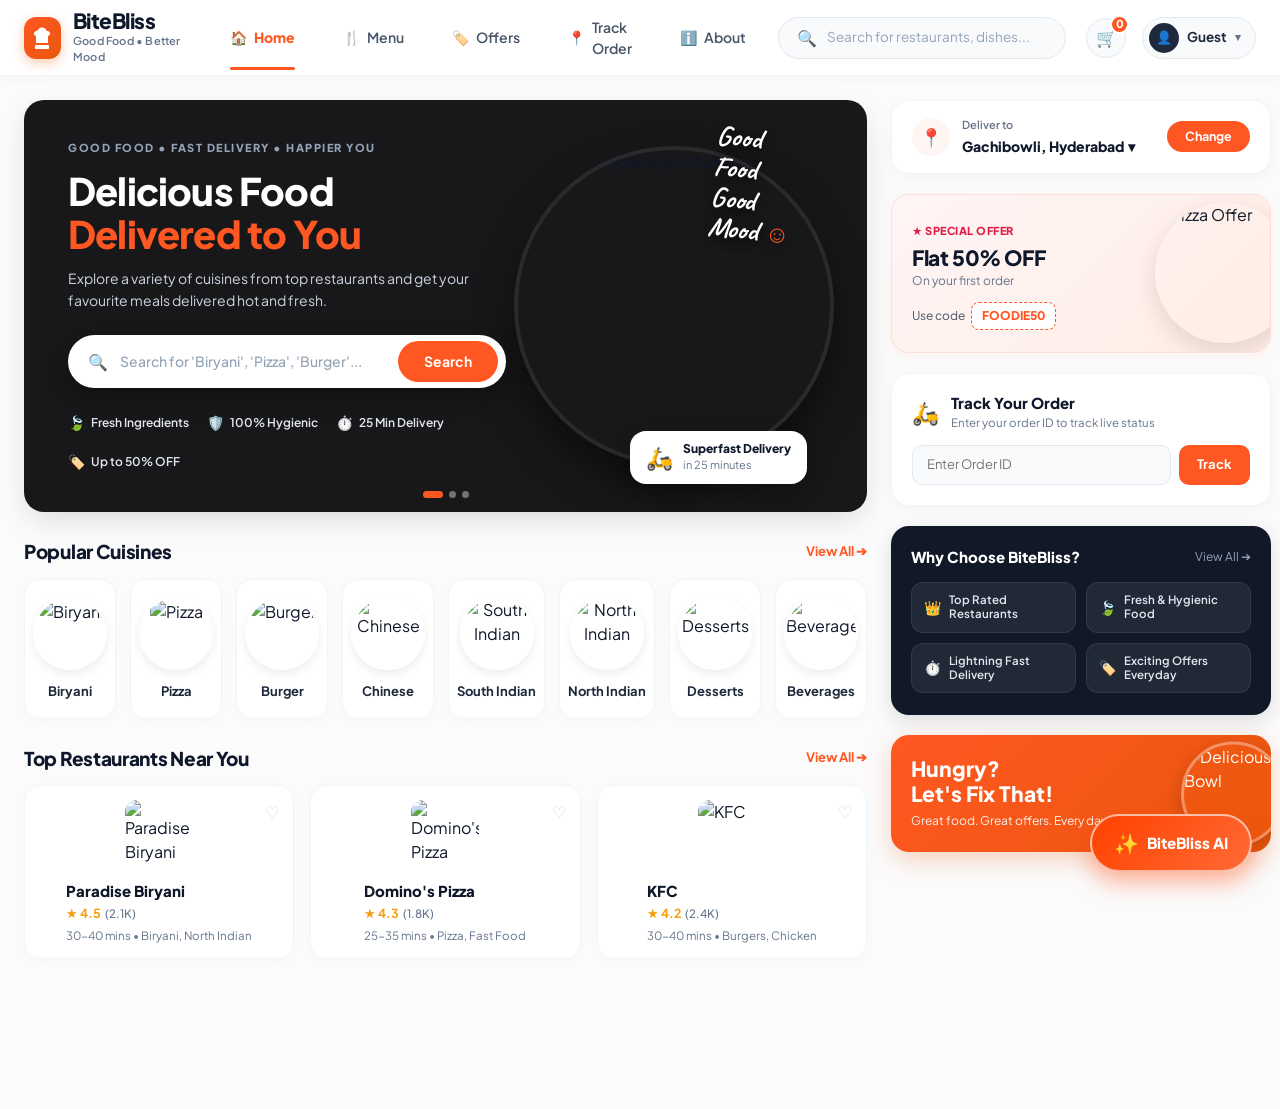
==== commit 08d4b4ca: "Fix and enhance change/edit address functionality across homepage, checkout, and profile" ====
--- a/backend/src/main/resources/static/index.html
+++ b/backend/src/main/resources/static/index.html
@@ -1446,12 +1446,45 @@
             }
         }
 
-        // Change location prompt
+        // Change location modal launcher
         function promptChangeLocation() {
-            const newLoc = prompt('Enter your delivery area/address:', 'Bellandur, Bengaluru');
-            if (newLoc && newLoc.trim()) {
-                document.getElementById('current-location-text').innerHTML = `${escapeHTML(newLoc.trim())} <span>▾</span>`;
-                showToast(`Delivery location updated to ${newLoc.trim()}`, '📍');
+            const modalEl = document.getElementById('changeLocationModal');
+            if (modalEl && typeof bootstrap !== 'undefined') {
+                const modal = bootstrap.Modal.getOrCreateInstance(modalEl);
+                modal.show();
+            }
+        }
+
+        function selectQuickLocation(locName) {
+            applyNewDeliveryLocation(locName);
+        }
+
+        function saveCustomLocationModal() {
+            const input = document.getElementById('custom-location-input');
+            const loc = input ? input.value.trim() : '';
+            if (!loc) {
+                alert('Please enter a valid delivery location');
+                return;
+            }
+            applyNewDeliveryLocation(loc);
+        }
+
+        function applyNewDeliveryLocation(loc) {
+            localStorage.setItem('userDeliveryLocation', loc);
+            const locEl = document.getElementById('current-location-text');
+            if (locEl) {
+                locEl.innerHTML = `${escapeHTML(loc)} <span>▾</span>`;
+            }
+            showToast(`Delivery location set to ${loc}`, '📍');
+
+            const modalEl = document.getElementById('changeLocationModal');
+            if (modalEl && typeof bootstrap !== 'undefined') {
+                const modal = bootstrap.Modal.getInstance(modalEl);
+                if (modal) modal.hide();
+                document.querySelectorAll('.modal-backdrop').forEach(el => el.remove());
+                document.body.classList.remove('modal-open');
+                document.body.style.removeProperty('padding-right');
+                document.body.style.removeProperty('overflow');
             }
         }
 
@@ -1460,7 +1493,53 @@
             if (typeof updateNavbar === 'function') {
                 updateNavbar();
             }
+            const savedLoc = localStorage.getItem('userDeliveryLocation');
+            if (savedLoc) {
+                const locEl = document.getElementById('current-location-text');
+                if (locEl) locEl.innerHTML = `${escapeHTML(savedLoc)} <span>▾</span>`;
+            }
         });
     </script>
+
+    <!-- Modal: Change Delivery Location -->
+    <div class="modal fade" id="changeLocationModal" tabindex="-1" aria-hidden="true">
+        <div class="modal-dialog modal-dialog-centered">
+            <div class="modal-content rounded-4 border-0 p-3 shadow-lg">
+                <div class="modal-header border-0 pb-0">
+                    <div>
+                        <h5 class="modal-title fw-bold">📍 Change Delivery Location</h5>
+                        <small class="text-muted">Select your delivery zone for fast arrival</small>
+                    </div>
+                    <button type="button" class="btn-close" data-bs-dismiss="modal"></button>
+                </div>
+                <div class="modal-body">
+                    <form onsubmit="event.preventDefault(); saveCustomLocationModal();">
+                        <div class="mb-3">
+                            <label class="form-label small fw-bold text-muted">Enter Delivery Area / Landmark</label>
+                            <div class="input-group">
+                                <span class="input-group-text bg-white border-end-0">🔍</span>
+                                <input type="text" id="custom-location-input" class="form-control border-start-0 rounded-end-3" placeholder="Type area (e.g. Koramangala, Bengaluru)">
+                            </div>
+                        </div>
+
+                        <div class="mb-3">
+                            <label class="form-label small fw-bold text-muted mb-2">Popular Fast-Delivery Hubs</label>
+                            <div class="d-flex flex-wrap gap-2">
+                                <button type="button" class="btn btn-sm btn-outline-secondary rounded-pill px-3" onclick="selectQuickLocation('Gachibowli, Hyderabad')">📍 Gachibowli, Hyderabad</button>
+                                <button type="button" class="btn btn-sm btn-outline-secondary rounded-pill px-3" onclick="selectQuickLocation('Bellandur, Bengaluru')">📍 Bellandur, Bengaluru</button>
+                                <button type="button" class="btn btn-sm btn-outline-secondary rounded-pill px-3" onclick="selectQuickLocation('Koramangala, Bengaluru')">📍 Koramangala, Bengaluru</button>
+                                <button type="button" class="btn btn-sm btn-outline-secondary rounded-pill px-3" onclick="selectQuickLocation('Indiranagar, Bengaluru')">📍 Indiranagar, Bengaluru</button>
+                                <button type="button" class="btn btn-sm btn-outline-secondary rounded-pill px-3" onclick="selectQuickLocation('HSR Layout, Bengaluru')">📍 HSR Layout, Bengaluru</button>
+                                <button type="button" class="btn btn-sm btn-outline-secondary rounded-pill px-3" onclick="selectQuickLocation('Whitefield, Bengaluru')">📍 Whitefield, Bengaluru</button>
+                                <button type="button" class="btn btn-sm btn-outline-secondary rounded-pill px-3" onclick="selectQuickLocation('Jubilee Hills, Hyderabad')">📍 Jubilee Hills, Hyderabad</button>
+                            </div>
+                        </div>
+
+                        <button type="submit" class="btn btn-foodie-explore w-100 py-2 rounded-3">Confirm Delivery Area ➔</button>
+                    </form>
+                </div>
+            </div>
+        </div>
+    </div>
 </body>
 </html>
